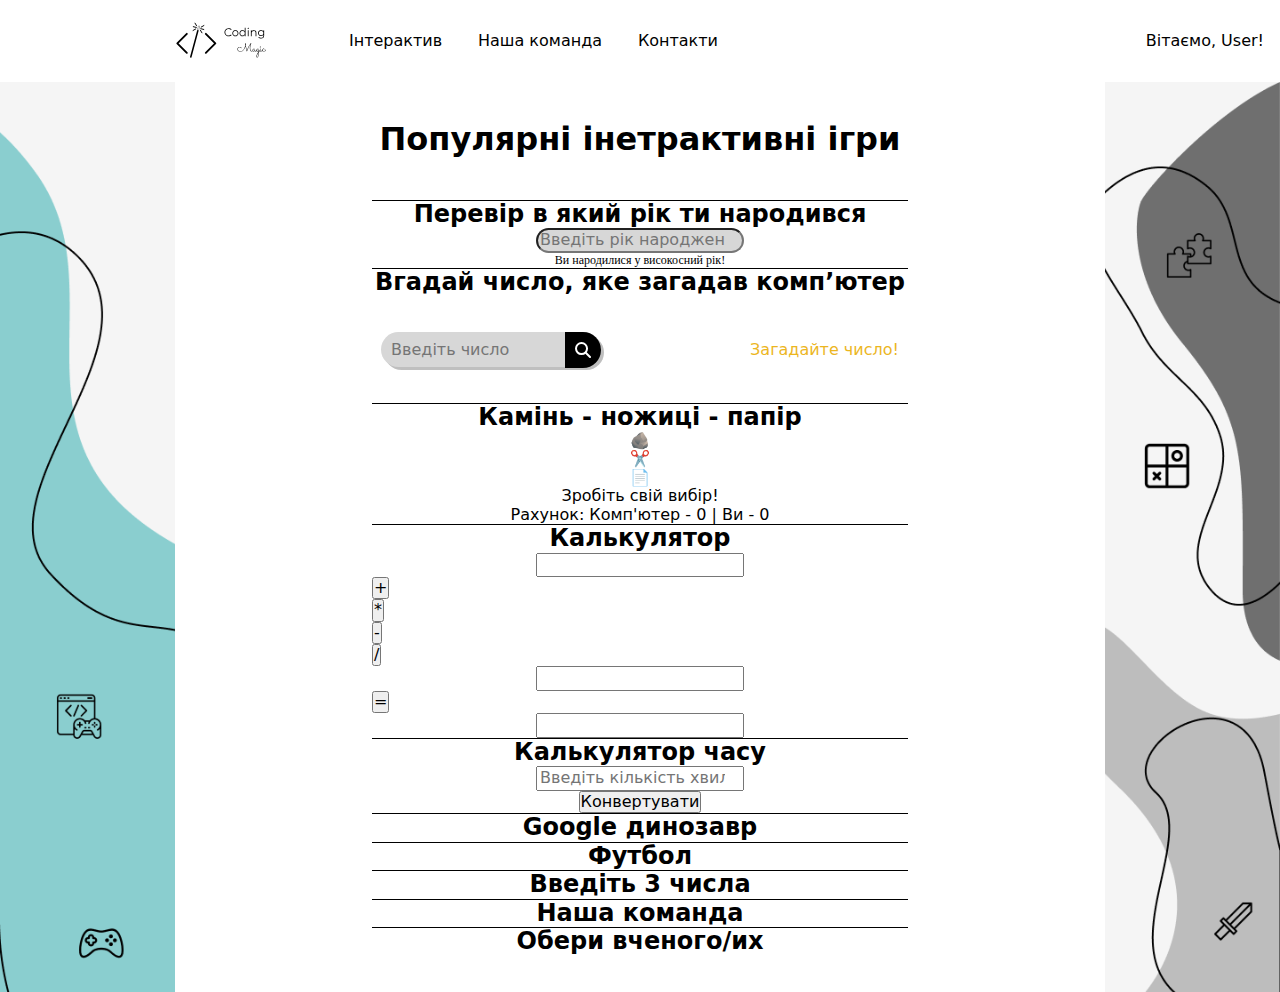
==== index.html @ aef1d830 "btn changes" ====
<!DOCTYPE html>
<html lang="en">
  <head>
    <meta charset="UTF-8" />
    <meta name="viewport" content="width=device-width, initial-scale=1.0" />
    <title>js</title>
    <link rel="stylesheet" href="./css/main.min.css" />
    <link
      rel="stylesheet"
      href="https://cdnjs.cloudflare.com/ajax/libs/modern-normalize/3.0.1/modern-normalize.min.css"
    />
  </head>
  <body>
    <header class="header" id="header">
      <div class="header-div">
        <a href="#" class="header-logo">
          <img
            src="./images/icons/headLogo.svg"
            alt="headLogo"
            class="header-logo-icon"
          />
        </a>

        <ul class="header-left">
          <li class="header-left_li">Інтерактив</li>
          <li class="header-left_li">Наша команда</li>
          <li class="header-left_li">Контакти</li>
        </ul>
        <ul class="header-right">
          <li class="header-right_li"></li>
          <li class="header-right_li"><p>Вітаємо, User!</p></li>
        </ul>
      </div>
    </header>
    <main class="main" id="main">
      <div class="main-div">
        <h1 class="main-div_h1">Популярні інетрактивні ігри</h1>
        <div class="main-div_line"></div>
        <!-- 1 -->
        <div class="main-firstGame">
          <h2 class="main-div_gamenames">Перевір в який рік ти народився</h2>
          <input
            type="number"
            placeholder="Введіть рік народження"
            class="main-firstGame_input"
          />
          <p class="main-firstGame_text">Ви народилися у високосний рік!</p>
        </div>
        <!-- 1 -->

        <!-- 2 -->
        <div class="main-div_line"></div>
        <h2 class="main-div_gamenames">Вгадай число, яке загадав комп’ютер</h2>
        <div class="main-secondGame">
          <form class="main-secondGame-form">
            <input
              id="input"
              class="main-secondGame-form_input"
              placeholder="Введіть число"
            />
            <button id="button" type="button" class="main-secondGame-form_btn">
              <img src="./images/icons/sircleBtn.svg" alt="sircleBtn" />
            </button>
          </form>

          <p id="userWin" class="main-secondGame_userWin">Загадайте число!</p>
          <p id="p" class="main-secondGame_textPc"></p>
        </div>
        <!-- 2 -->

        <!-- 3 -->
        <div>
          <div class="main-div_line"></div>
          <h2 class="main-div_gamenames">Камінь - ножиці - папір</h2>

          <div class="choices">
            <div class="choice" data-choice="камінь">🪨</div>
            <div class="choice" data-choice="ножиці">✂️</div>
            <div class="choice" data-choice="папір">📄</div>
          </div>
          <p id="message">Зробіть свій вибір!</p>
          <p class="result" id="result"></p>
        </div>

        <div>
          <p id="score">Рахунок: Комп'ютер - 0 | Ви - 0</p>
        </div>
        <!-- 3 -->

        <!-- 4 -->
        <div class="calculator">
          <div class="main-div_line"></div>
          <h2 class="main-div_gamenames">Калькулятор</h2>

          <input type="number" id="calcNum1Type" class="calcNumInput" />
          <div class="calbBtnPosition">
            <button type="button" class="button-calc" id="btnPlus">+</button>
            <button type="button" class="button-calc" id="btnMultiply">
              *
            </button>
            <button type="button" class="button-calc" id="btnMinus">-</button>
            <button type="button" class="button-calc" id="btnDivide">/</button>
          </div>
          <input type="number" id="calcNum2Type" class="calcNumInput" />
          <button type="button" id="calcResult" class="button-calc">=</button>
          <input
            type="number"
            id="calcNumResult"
            class="calcNumInput"
            readonly
          />
        </div>
        <!-- 4 -->

        <!-- 5 -->
        <div class="main-div_line"></div>
        <h2 class="main-div_gamenames">Калькулятор часу</h2>

        <input
          type="number"
          id="minutesInput"
          placeholder="Введіть кількість хвилин"
        />
        <button id="convertBtn">Конвертувати</button>
        <p id="hourResult"></p>
        <!-- 5 -->

        <!-- 6 -->
        <div class="main-div_line"></div>
        <h2 class="main-div_gamenames">Google динозавр</h2>
        <!-- 6 -->

        <!-- 7 -->
        <div class="main-div_line"></div>
        <h2 class="main-div_gamenames">Футбол</h2>
        <!-- 7 -->

        <!-- 8 -->
        <div class="main-div_line"></div>
        <h2 class="main-div_gamenames">Введіть 3 числа</h2>
        <!-- 8 -->

        <!-- 9 -->
        <div class="main-div_line"></div>
        <h2 class="main-div_gamenames">Наша команда</h2>
        <!-- 9 -->

        <!-- 10 -->
        <div class="main-div_line"></div>
        <h2 class="main-div_gamenames">Обери вченого/их</h2>
        <!-- 10 -->
      </div>
    </main>
    <footer class="footer" id="footer"></footer>

    <script src="./js/index.js"></script>
  </body>
</html>
---- css/main.min.css ----
body{font-family:"Roboto",sans-serif}ul,h1,h2,h3,h4,p,button{padding:0;margin:0}ul{list-style:none}a{text-decoration:none}img,button{display:block}.main{padding:0 175px;max-width:100%;background-color:#f5f5f5;background-image:url(../../images/bgPage.png);background-repeat:no-repeat;background-size:cover}.main-div{display:flex;max-width:100%;flex-wrap:wrap;text-align:center;flex-direction:column;align-items:center;padding:39px 92px 36px 92px;background-color:#fff}.main-div_h1{margin-bottom:42px}.main-div_line{background-color:#000;width:536px;height:1px;display:flex;align-items:center}.main-firstGame_input{border-radius:20px;background:#d7d7d7}.main-firstGame_text{font-family:Montserrat Alternates;font-size:12px;font-weight:400;line-height:15px}.main-secondGame{justify-content:space-between;display:flex;align-items:center;margin:36px 0 36px}.main-secondGame-form{display:inline-block;position:relative}.main-secondGame-form_input{box-shadow:3px 3px 0px 0px rgba(0,0,0,.25);outline:none;border:none;padding:10px;display:block;width:100%;height:35px;border-radius:20px;background:#d7d7d7}.main-secondGame-form_btn{position:absolute;top:0;right:0;outline:none;border:none;display:inline-block;background:#000;color:#fff;padding:10px;border-radius:0px 20px 20px 0px;cursor:pointer}.main-secondGame_userWin{color:#ecb61f;margin-left:149px}.header{display:flex;margin:0 auto;justify-content:space-between;padding:22px 0;background-color:#fff;width:100%}.header-logo{margin-left:175px}.header-logo-icon{width:93px;height:38px;display:flex;flex-direction:row;fill:#000;z-index:1}.header-div{display:flex}.header-left{display:flex;width:369px;justify-content:space-between;align-items:center;margin-left:81px}.header-right{width:185px;display:flex;justify-content:space-between;align-items:center;margin-left:361px}/*# sourceMappingURL=main.min.css.map */
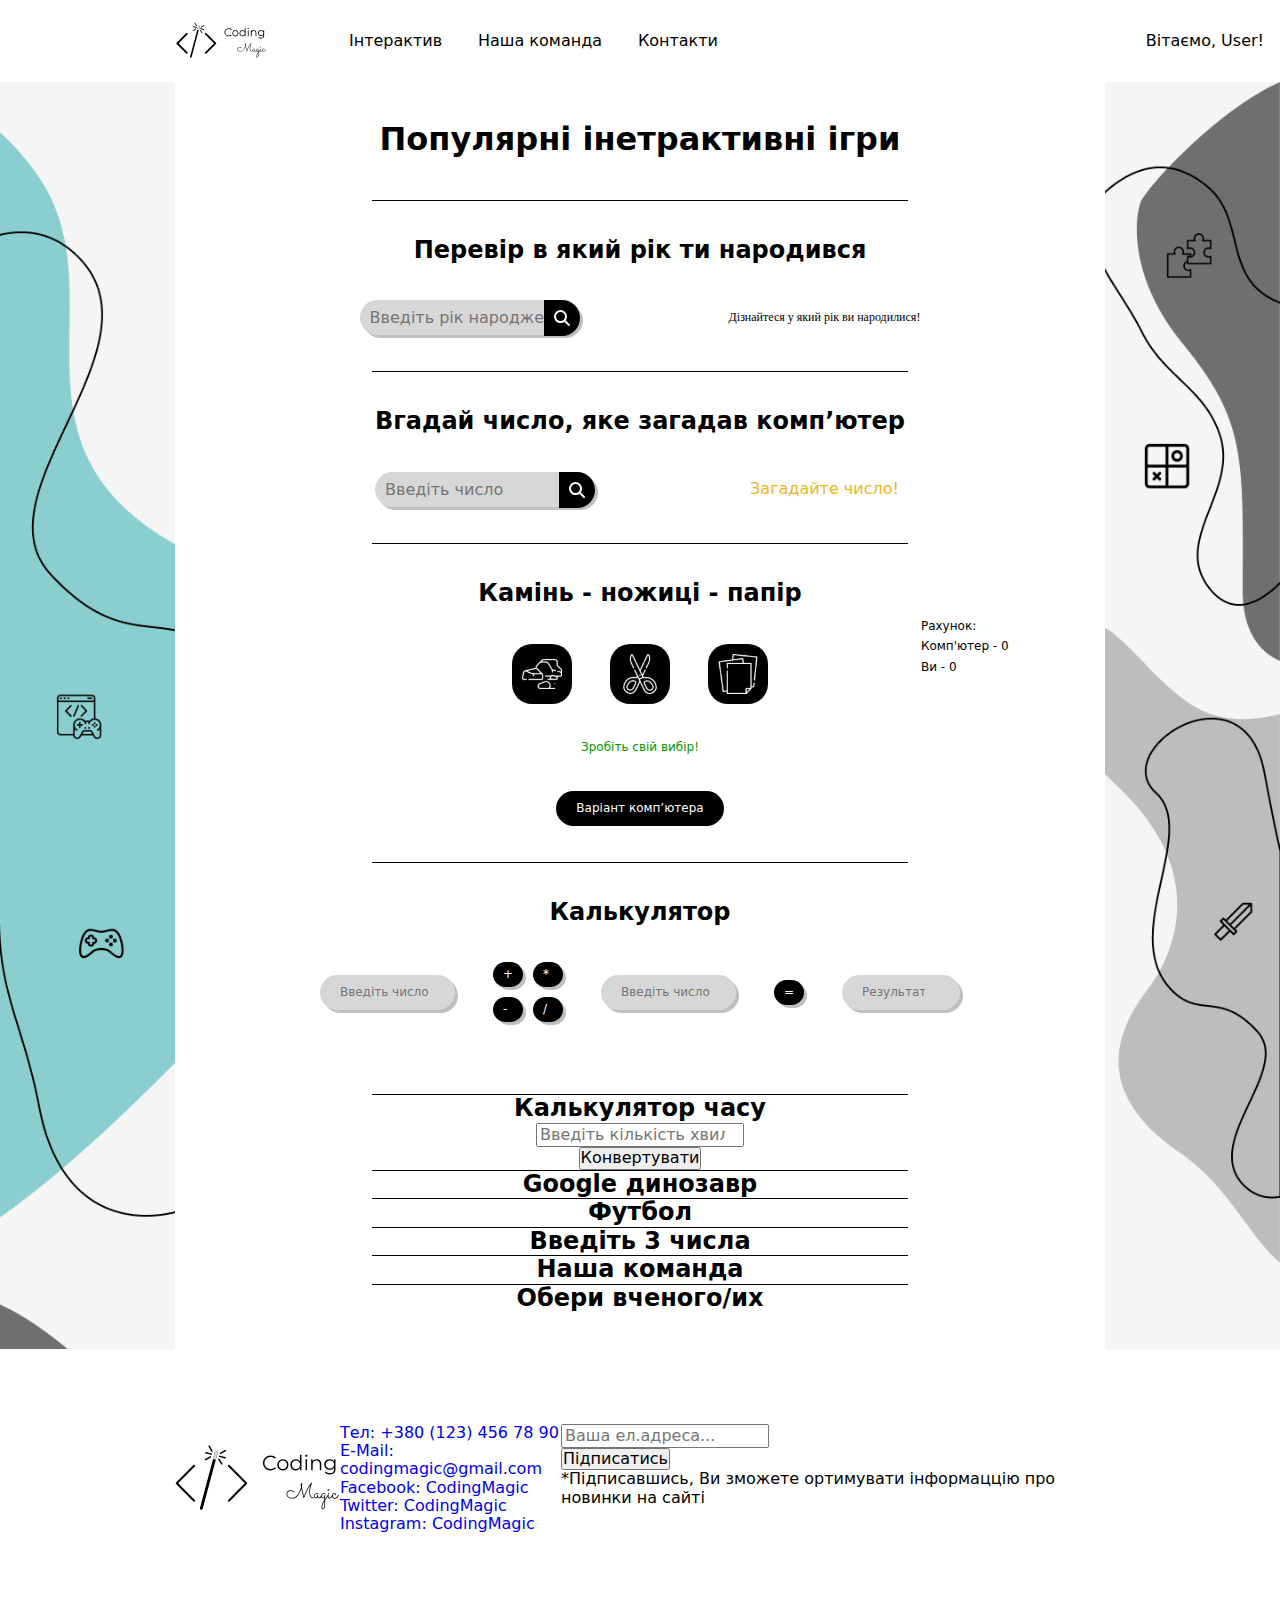
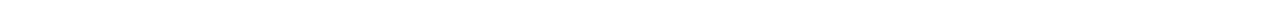
==== commit 3fc9f569: "added styles" ====
--- a/index.html
+++ b/index.html
@@ -39,76 +39,149 @@
         <!-- 1 -->
         <div class="main-firstGame">
           <h2 class="main-div_gamenames">Перевір в який рік ти народився</h2>
-          <input
-            type="number"
-            placeholder="Введіть рік народження"
-            class="main-firstGame_input"
-          />
-          <p class="main-firstGame_text">Ви народилися у високосний рік!</p>
+          <div class="main-firstGame_div">
+            <form action="#" class="main-firstGame-form">
+              <input
+                type="number"
+                placeholder="Введіть рік народження"
+                class="main-firstGame-form_input"
+              />
+              <button type="button" class="main-firstGame-form_btn">
+                <img src="./images/icons/sircleBtn.svg" alt="sircleBtn" />
+              </button>
+            </form>
+            <p class="main-firstGame_text">
+              Дізнайтеся у який рік ви народилися!
+            </p>
+          </div>
         </div>
         <!-- 1 -->
 
         <!-- 2 -->
         <div class="main-div_line"></div>
-        <h2 class="main-div_gamenames">Вгадай число, яке загадав комп’ютер</h2>
         <div class="main-secondGame">
-          <form class="main-secondGame-form">
+          <h2 class="main-div_gamenames">
+            Вгадай число, яке загадав комп’ютер
+          </h2>
+          <div class="main-secondGame_div">
+            <form class="main-secondGame-form">
+              <input
+                id="input"
+                class="main-secondGame-form_input"
+                placeholder="Введіть число"
+              />
+              <button
+                id="button"
+                type="button"
+                class="main-secondGame-form_btn"
+              >
+                <img src="./images/icons/sircleBtn.svg" alt="sircleBtn" />
+              </button>
+            </form>
+
+            <p id="userWin" class="main-secondGame_userWin">Загадайте число!</p>
+            <p id="p" class="main-secondGame_textPc"></p>
+          </div>
+        </div>
+        <!-- 2 -->
+
+        <!-- 3 -->
+        <div class="main-div_line"></div>
+
+        <div class="main-thirdGame">
+          <h2 class="main-div_gamenames">Камінь - ножиці - папір</h2>
+          <div class="main-thirdGame-centreDiv">
+            <div class="main-thirdGame_positionDiv">
+              <div class="main-thirdGame-choices">
+                <button class="main-thirdGame-choices_btn" data-choice="камінь">
+                  <img src="./images/icons/stone.svg" alt="rock" />
+                </button>
+                <button class="main-thirdGame-choices_btn" data-choice="ножиці">
+                  <img src="./images/icons/scissors.svg" alt="scissors" />
+                </button>
+                <button class="main-thirdGame-choices_btn" data-choice="папір">
+                  <img src="./images/icons/paper.svg" alt="paper" />
+                </button>
+              </div>
+            </div>
+            <p id="result" class="main-thirdGame_result">Зробіть свій вибір!</p>
+            <div class="main-thirdGame-divPcResult">
+              <p id="message" class="main-thirdGame-divPcResult_p">
+                Варіант комп’ютера
+              </p>
+            </div>
+          </div>
+          <div class="main-thirdGame-divScore">
+            <p id="score" class="main-thirdGame-divScore_p">
+              Рахунок: <br />
+              Комп'ютер - 0 <br />
+              Ви - 0
+            </p>
+          </div>
+        </div>
+
+        <!-- 3 -->
+
+        <!-- 4 -->
+        <div class="main-div_line"></div>
+        <div class="main-fourthGame">
+          <h2 class="main-div_gamenames">Калькулятор</h2>
+          <div class="main-fourthGame-divPosition">
             <input
-              id="input"
-              class="main-secondGame-form_input"
+              id="calcNum1Type"
+              class="main-fourthGame_input"
               placeholder="Введіть число"
             />
-            <button id="button" type="button" class="main-secondGame-form_btn">
-              <img src="./images/icons/sircleBtn.svg" alt="sircleBtn" />
+            <div class="main-fourthGame-divOptions">
+              <button
+                type="button"
+                class="main-fourthGame-divOptions_btn"
+                id="btnPlus"
+              >
+                +
+              </button>
+              <button
+                type="button"
+                class="main-fourthGame-divOptions_btn"
+                id="btnMultiply"
+              >
+                *
+              </button>
+              <button
+                type="button"
+                class="main-fourthGame-divOptions_btn"
+                id="btnMinus"
+              >
+                -
+              </button>
+              <button
+                type="button"
+                class="main-fourthGame-divOptions_btn"
+                id="btnDivide"
+              >
+                /
+              </button>
+            </div>
+            <input
+              id="calcNum2Type"
+              class="main-fourthGame_input"
+              placeholder="Введіть число"
+            />
+            <button
+              type="button"
+              id="calcResult"
+              class="main-fourthGame-divOptions_btn"
+            >
+              =
             </button>
-          </form>
-
-          <p id="userWin" class="main-secondGame_userWin">Загадайте число!</p>
-          <p id="p" class="main-secondGame_textPc"></p>
-        </div>
-        <!-- 2 -->
-
-        <!-- 3 -->
-        <div>
-          <div class="main-div_line"></div>
-          <h2 class="main-div_gamenames">Камінь - ножиці - папір</h2>
-
-          <div class="choices">
-            <div class="choice" data-choice="камінь">🪨</div>
-            <div class="choice" data-choice="ножиці">✂️</div>
-            <div class="choice" data-choice="папір">📄</div>
-          </div>
-          <p id="message">Зробіть свій вибір!</p>
-          <p class="result" id="result"></p>
-        </div>
-
-        <div>
-          <p id="score">Рахунок: Комп'ютер - 0 | Ви - 0</p>
-        </div>
-        <!-- 3 -->
-
-        <!-- 4 -->
-        <div class="calculator">
-          <div class="main-div_line"></div>
-          <h2 class="main-div_gamenames">Калькулятор</h2>
-
-          <input type="number" id="calcNum1Type" class="calcNumInput" />
-          <div class="calbBtnPosition">
-            <button type="button" class="button-calc" id="btnPlus">+</button>
-            <button type="button" class="button-calc" id="btnMultiply">
-              *
-            </button>
-            <button type="button" class="button-calc" id="btnMinus">-</button>
-            <button type="button" class="button-calc" id="btnDivide">/</button>
-          </div>
-          <input type="number" id="calcNum2Type" class="calcNumInput" />
-          <button type="button" id="calcResult" class="button-calc">=</button>
-          <input
-            type="number"
-            id="calcNumResult"
-            class="calcNumInput"
-            readonly
-          />
+            <input
+              type="number"
+              id="calcNumResult"
+              class="main-fourthGame_inputResult"
+              placeholder="Результат"
+              readonly
+            />
+          </div>
         </div>
         <!-- 4 -->
 
@@ -151,7 +224,43 @@
         <!-- 10 -->
       </div>
     </main>
-    <footer class="footer" id="footer"></footer>
+    <footer class="footer" id="footer">
+      <div class="footer-div">
+        <img
+          src="./images/icons/footerLogo.svg"
+          alt="main-fourthGame-divOptions"
+        />
+        <ul>
+          <li>
+            <a class="" href="tel:+3801234567890"> Тел: +380 (123) 456 78 90</a>
+          </li>
+          <li>
+            <a class="" href="mailto:simplychoc@gmail.com"
+              >E-Mail: codingmagic@gmail.com</a
+            >
+          </li>
+          <li>
+            <a class="" href="#"> Facebook: CodingMagic </a>
+          </li>
+          <li>
+            <a class="" href="#"> Twitter: CodingMagic </a>
+          </li>
+          <li>
+            <a class="" href="#"> Instagram: CodingMagic </a>
+          </li>
+        </ul>
+        <div>
+          <form>
+            <input type="text" placeholder="Ваша ел.адреса..." />
+            <button type="button">Підписатись</button>
+          </form>
+          <p>
+            *Підписавшись, Ви зможете ортимувати інформаццію про новинки на
+            сайті
+          </p>
+        </div>
+      </div>
+    </footer>
 
     <script src="./js/index.js"></script>
   </body>
--- a/css/main.min.css
+++ b/css/main.min.css
@@ -1 +1 @@
-body{font-family:"Roboto",sans-serif}ul,h1,h2,h3,h4,p,button{padding:0;margin:0}ul{list-style:none}a{text-decoration:none}img,button{display:block}.main{padding:0 175px;max-width:100%;background-color:#f5f5f5;background-image:url(../../images/bgPage.png);background-repeat:no-repeat;background-size:cover}.main-div{display:flex;max-width:100%;flex-wrap:wrap;text-align:center;flex-direction:column;align-items:center;padding:39px 92px 36px 92px;background-color:#fff}.main-div_h1{margin-bottom:42px}.main-div_line{background-color:#000;width:536px;height:1px;display:flex;align-items:center}.main-firstGame_input{border-radius:20px;background:#d7d7d7}.main-firstGame_text{font-family:Montserrat Alternates;font-size:12px;font-weight:400;line-height:15px}.main-secondGame{justify-content:space-between;display:flex;align-items:center;margin:36px 0 36px}.main-secondGame-form{display:inline-block;position:relative}.main-secondGame-form_input{box-shadow:3px 3px 0px 0px rgba(0,0,0,.25);outline:none;border:none;padding:10px;display:block;width:100%;height:35px;border-radius:20px;background:#d7d7d7}.main-secondGame-form_btn{position:absolute;top:0;right:0;outline:none;border:none;display:inline-block;background:#000;color:#fff;padding:10px;border-radius:0px 20px 20px 0px;cursor:pointer}.main-secondGame_userWin{color:#ecb61f;margin-left:149px}.header{display:flex;margin:0 auto;justify-content:space-between;padding:22px 0;background-color:#fff;width:100%}.header-logo{margin-left:175px}.header-logo-icon{width:93px;height:38px;display:flex;flex-direction:row;fill:#000;z-index:1}.header-div{display:flex}.header-left{display:flex;width:369px;justify-content:space-between;align-items:center;margin-left:81px}.header-right{width:185px;display:flex;justify-content:space-between;align-items:center;margin-left:361px}/*# sourceMappingURL=main.min.css.map */+body{font-family:"Roboto",sans-serif}ul,h1,h2,h3,h4,p,button{padding:0;margin:0}ul{list-style:none}a{text-decoration:none}img,button{display:block}.main{padding:0 175px;max-width:100%;background-color:#f5f5f5;background-image:url(../../images/bgPage.png);background-repeat:no-repeat;background-size:cover}.main-div{display:flex;max-width:100%;flex-wrap:wrap;text-align:center;flex-direction:column;align-items:center;padding:39px 92px 36px 92px;background-color:#fff}.main-div_h1{margin-bottom:42px}.main-div_line{background-color:#000;width:536px;height:1px;display:flex;align-items:center}.main-firstGame{margin:36px 0 36px}.main-firstGame_div{margin-top:36px;justify-content:space-between;display:flex;align-items:center}.main-firstGame-form{display:inline-block;position:relative}.main-firstGame-form_input{box-shadow:3px 3px 0px 0px rgba(0,0,0,.25);outline:none;border:none;padding:10px;display:block;width:100%;height:35px;border-radius:20px;background:#d7d7d7}.main-firstGame-form_btn{position:absolute;top:0;right:0;outline:none;border:none;display:inline-block;background:#000;color:#fff;padding:10px;border-radius:0px 20px 20px 0px;cursor:pointer}.main-firstGame_text{margin-left:149px;font-family:Montserrat Alternates;font-size:12px;font-weight:400;line-height:15px}.main-secondGame{margin:36px 0 36px}.main-secondGame_div{margin-top:36px;justify-content:space-between;display:flex;align-items:center}.main-secondGame-form{display:inline-block;position:relative}.main-secondGame-form_input{box-shadow:3px 3px 0px 0px rgba(0,0,0,.25);outline:none;border:none;padding:10px;display:block;width:100%;height:35px;border-radius:20px;background:#d7d7d7}.main-secondGame-form_btn{position:absolute;top:0;right:0;outline:none;border:none;display:inline-block;background:#000;color:#fff;padding:10px;border-radius:0px 20px 20px 0px;cursor:pointer}.main-secondGame_userWin{color:#ecb61f;margin-left:149px}.main-thirdGame{position:relative;margin:36px 0 36px}.main-thirdGame-centreDiv{display:flex;flex-direction:column;justify-content:center;align-items:center}.main-thirdGame-choices{margin:36px 0;display:flex;justify-content:center;gap:38px}.main-thirdGame-choices_btn{cursor:pointer;border:none;width:60px;height:60px;display:flex;align-items:center;gap:10;padding:10px;border-radius:20px;background:#000}.main-thirdGame_result{margin-bottom:36px;color:#039900;font-size:12px;font-weight:400;line-height:15px}.main-thirdGame-divPcResult{display:flex;padding:10px 20px;border-radius:20px;background:#000}.main-thirdGame-divPcResult_p{color:#fff;font-size:12px;font-weight:400;line-height:15px}.main-thirdGame-divScore{display:flex;text-align:start;position:absolute;top:36px;right:-207px}.main-thirdGame-divScore_p{color:#000;font-size:12px;font-weight:400;line-height:170%}.main-fourthGame{margin:36px 0}.main-fourthGame-divPosition{margin:36px 0;display:flex;flex-direction:row;align-items:center;justify-content:space-between;gap:38px}.main-fourthGame_input{color:#7e7e7e;font-size:12px;font-weight:400;line-height:15px;width:135px;outline:none;border:none;border-radius:20px;padding:10px 20px 10px 20px;box-shadow:3px 3px 0px 0px rgba(0,0,0,.25);background:#d7d7d7}.main-fourthGame-divOptions{display:grid;grid-template-columns:repeat(2, 1fr);gap:10px;justify-content:center;align-items:center}.main-fourthGame-divOptions_btn{cursor:pointer;border:none;border-radius:20px;box-shadow:3px 3px 0px 0px rgba(0,0,0,.25);background:#000;display:flex;padding:5px 10px 5px 10px;color:#fff;font-size:12px;font-weight:400;line-height:15px}.main-fourthGame_inputResult{color:#7e7e7e;font-size:12px;font-weight:400;line-height:15px;width:118px;outline:none;border:none;border-radius:20px;padding:10px 20px 10px 20px;box-shadow:3px 3px 0px 0px rgba(0,0,0,.25);background:#d7d7d7}.footer{padding:75px 174px 75px 175px}.footer-div{display:flex;justify-content:space-between}.header{display:flex;margin:0 auto;justify-content:space-between;padding:22px 0;background-color:#fff;width:100%}.header-logo{margin-left:175px}.header-logo-icon{width:93px;height:38px;display:flex;flex-direction:row;fill:#000;z-index:1}.header-div{display:flex}.header-left{display:flex;width:369px;justify-content:space-between;align-items:center;margin-left:81px}.header-right{width:185px;display:flex;justify-content:space-between;align-items:center;margin-left:361px}/*# sourceMappingURL=main.min.css.map */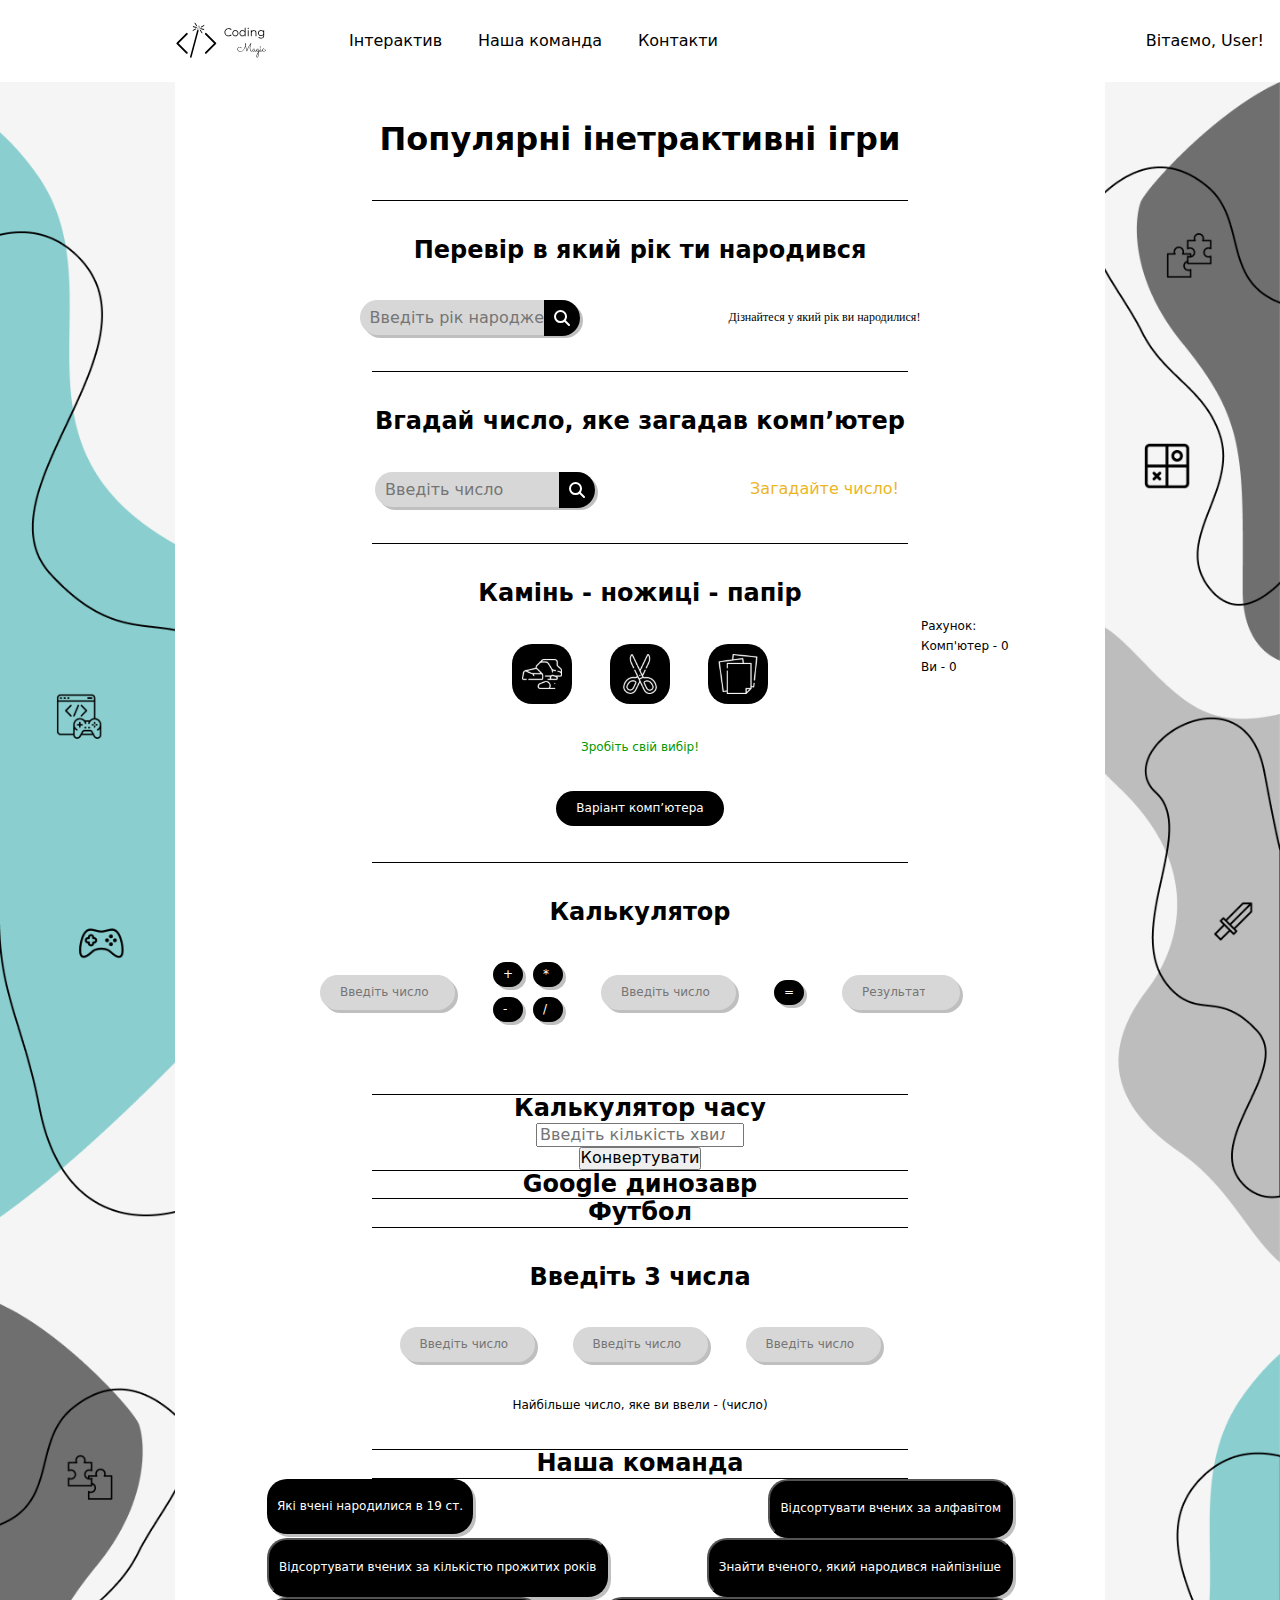
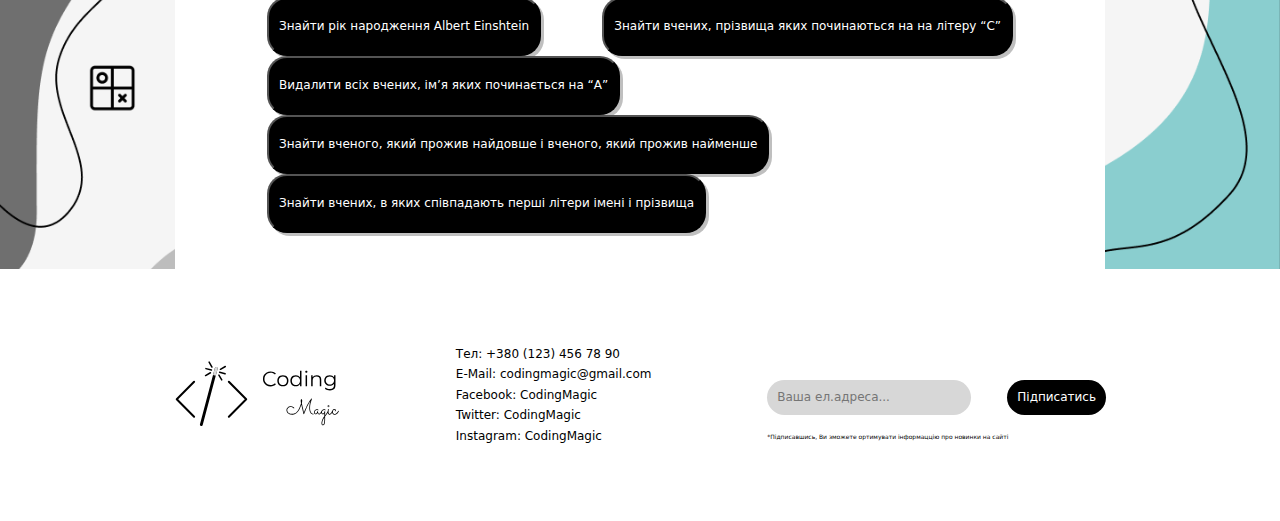
==== commit f2c1fce8: "added game10" ====
--- a/index.html
+++ b/index.html
@@ -12,7 +12,7 @@
   </head>
   <body>
     <header class="header" id="header">
-      <div class="header-div">
+      <section class="header-div">
         <a href="#" class="header-logo">
           <img
             src="./images/icons/headLogo.svg"
@@ -30,7 +30,7 @@
           <li class="header-right_li"></li>
           <li class="header-right_li"><p>Вітаємо, User!</p></li>
         </ul>
-      </div>
+      </section>
     </header>
     <main class="main" id="main">
       <div class="main-div">
@@ -210,7 +210,34 @@
 
         <!-- 8 -->
         <div class="main-div_line"></div>
-        <h2 class="main-div_gamenames">Введіть 3 числа</h2>
+        <div class="main-eighthGame">
+          <h2 class="main-div_gamenames">Введіть 3 числа</h2>
+          <div class="main-eighthGame-inpDiv">
+            <input
+              id="eighthGameInputNum1"
+              placeholder="Введіть число"
+              class="main-eighthGame-inpDiv_inp"
+            />
+            <input
+              id="eighthGameInputNum2"
+              placeholder="Введіть число"
+              class="main-eighthGame-inpDiv_inp"
+            />
+            <input
+              id="eighthGameInputNum3"
+              placeholder="Введіть число"
+              class="main-eighthGame-inpDiv_inp"
+            />
+          </div>
+          <p
+            class="main-eighthGame_text"
+            id="eighthGameText"
+            onclick="findMax()"
+          >
+            Найбільше число, яке ви ввели - (число)
+          </p>
+        </div>
+
         <!-- 8 -->
 
         <!-- 9 -->
@@ -220,7 +247,62 @@
 
         <!-- 10 -->
         <div class="main-div_line"></div>
-        <h2 class="main-div_gamenames">Обери вченого/их</h2>
+        <section class="scientist-section">
+          <h2 class="visually-hidden"></h2>
+          <div class="container">
+            <div class="parent-div-scientist"></div>
+            <ul class="scientist-ul">
+              <li class="scientist-li">
+                <div id="scientist-button-1" class="scientist-li-button">
+                  Які вчені народилися в 19 ст.
+                </div>
+              </li>
+              <li class="scientist-li">
+                <button id="scientist-button-2" class="scientist-li-button">
+                  Відсортувати вчених за алфавітом
+                </button>
+              </li>
+              <li class="scientist-li">
+                <button id="scientist-button-3" class="scientist-li-button">
+                  Відсортувати вчених за кількістю прожитих років
+                </button>
+              </li>
+              <li class="scientist-li">
+                <button id="scientist-button-4" class="scientist-li-button">
+                  Знайти вченого, який народився найпізніше
+                </button>
+              </li>
+              <li class="scientist-li">
+                <button id="scientist-button-5" class="scientist-li-button">
+                  Знайти рік народження Albert Einshtein
+                </button>
+              </li>
+              <li class="scientist-li">
+                <button id="scientist-button-6" class="scientist-li-button">
+                  Знайти вчених, прізвища яких починаються на на літеру “С”
+                </button>
+              </li>
+              <li class="scientist-li">
+                <button id="scientist-button-7" class="scientist-li-button">
+                  Видалити всіх вчених, ім’я яких починається на “А”
+                </button>
+              </li>
+              <li class="scientist-li">
+                <button id="scientist-button-8" class="scientist-li-button">
+                  Знайти вченого, який прожив найдовше і вченого, який прожив
+                  найменше
+                </button>
+              </li>
+              <li class="scientist-li">
+                <button id="scientist-button-9" class="scientist-li-button">
+                  Знайти вчених, в яких співпадають перші літери імені і
+                  прізвища
+                </button>
+              </li>
+            </ul>
+          </div>
+        </section>
+
         <!-- 10 -->
       </div>
     </main>
@@ -230,31 +312,39 @@
           src="./images/icons/footerLogo.svg"
           alt="main-fourthGame-divOptions"
         />
-        <ul>
-          <li>
-            <a class="" href="tel:+3801234567890"> Тел: +380 (123) 456 78 90</a>
-          </li>
-          <li>
-            <a class="" href="mailto:simplychoc@gmail.com"
+        <ul class="footer-ul">
+          <li class="footer-ul-list">
+            <a class="footer-ul-list_link" href="tel:+3801234567890">
+              Тел: +380 (123) 456 78 90</a
+            >
+          </li>
+          <li class="footer-ul-list">
+            <a class="footer-ul-list_link" href="mailto:simplychoc@gmail.com"
               >E-Mail: codingmagic@gmail.com</a
             >
           </li>
-          <li>
-            <a class="" href="#"> Facebook: CodingMagic </a>
-          </li>
-          <li>
-            <a class="" href="#"> Twitter: CodingMagic </a>
-          </li>
-          <li>
-            <a class="" href="#"> Instagram: CodingMagic </a>
+          <li class="footer-ul-list">
+            <a class="footer-ul-list_link" href="#"> Facebook: CodingMagic </a>
+          </li>
+          <li class="footer-ul-list">
+            <a class="footer-ul-list_link" href="#"> Twitter: CodingMagic </a>
+          </li>
+          <li class="footer-ul-list">
+            <a class="footer-ul-list_link" href="#"> Instagram: CodingMagic </a>
           </li>
         </ul>
-        <div>
-          <form>
-            <input type="text" placeholder="Ваша ел.адреса..." />
-            <button type="button">Підписатись</button>
+        <div class="footer-lDiv">
+          <form class="footer-lDiv-form">
+            <input
+              type="text"
+              placeholder="Ваша ел.адреса..."
+              class="footer-lDiv-form_input"
+            />
+            <button type="button" class="footer-lDiv-form_btn">
+              Підписатись
+            </button>
           </form>
-          <p>
+          <p class="footer-lDiv_pUnderForm">
             *Підписавшись, Ви зможете ортимувати інформаццію про новинки на
             сайті
           </p>
--- a/css/main.min.css
+++ b/css/main.min.css
@@ -1 +1 @@
-body{font-family:"Roboto",sans-serif}ul,h1,h2,h3,h4,p,button{padding:0;margin:0}ul{list-style:none}a{text-decoration:none}img,button{display:block}.main{padding:0 175px;max-width:100%;background-color:#f5f5f5;background-image:url(../../images/bgPage.png);background-repeat:no-repeat;background-size:cover}.main-div{display:flex;max-width:100%;flex-wrap:wrap;text-align:center;flex-direction:column;align-items:center;padding:39px 92px 36px 92px;background-color:#fff}.main-div_h1{margin-bottom:42px}.main-div_line{background-color:#000;width:536px;height:1px;display:flex;align-items:center}.main-firstGame{margin:36px 0 36px}.main-firstGame_div{margin-top:36px;justify-content:space-between;display:flex;align-items:center}.main-firstGame-form{display:inline-block;position:relative}.main-firstGame-form_input{box-shadow:3px 3px 0px 0px rgba(0,0,0,.25);outline:none;border:none;padding:10px;display:block;width:100%;height:35px;border-radius:20px;background:#d7d7d7}.main-firstGame-form_btn{position:absolute;top:0;right:0;outline:none;border:none;display:inline-block;background:#000;color:#fff;padding:10px;border-radius:0px 20px 20px 0px;cursor:pointer}.main-firstGame_text{margin-left:149px;font-family:Montserrat Alternates;font-size:12px;font-weight:400;line-height:15px}.main-secondGame{margin:36px 0 36px}.main-secondGame_div{margin-top:36px;justify-content:space-between;display:flex;align-items:center}.main-secondGame-form{display:inline-block;position:relative}.main-secondGame-form_input{box-shadow:3px 3px 0px 0px rgba(0,0,0,.25);outline:none;border:none;padding:10px;display:block;width:100%;height:35px;border-radius:20px;background:#d7d7d7}.main-secondGame-form_btn{position:absolute;top:0;right:0;outline:none;border:none;display:inline-block;background:#000;color:#fff;padding:10px;border-radius:0px 20px 20px 0px;cursor:pointer}.main-secondGame_userWin{color:#ecb61f;margin-left:149px}.main-thirdGame{position:relative;margin:36px 0 36px}.main-thirdGame-centreDiv{display:flex;flex-direction:column;justify-content:center;align-items:center}.main-thirdGame-choices{margin:36px 0;display:flex;justify-content:center;gap:38px}.main-thirdGame-choices_btn{cursor:pointer;border:none;width:60px;height:60px;display:flex;align-items:center;gap:10;padding:10px;border-radius:20px;background:#000}.main-thirdGame_result{margin-bottom:36px;color:#039900;font-size:12px;font-weight:400;line-height:15px}.main-thirdGame-divPcResult{display:flex;padding:10px 20px;border-radius:20px;background:#000}.main-thirdGame-divPcResult_p{color:#fff;font-size:12px;font-weight:400;line-height:15px}.main-thirdGame-divScore{display:flex;text-align:start;position:absolute;top:36px;right:-207px}.main-thirdGame-divScore_p{color:#000;font-size:12px;font-weight:400;line-height:170%}.main-fourthGame{margin:36px 0}.main-fourthGame-divPosition{margin:36px 0;display:flex;flex-direction:row;align-items:center;justify-content:space-between;gap:38px}.main-fourthGame_input{color:#7e7e7e;font-size:12px;font-weight:400;line-height:15px;width:135px;outline:none;border:none;border-radius:20px;padding:10px 20px 10px 20px;box-shadow:3px 3px 0px 0px rgba(0,0,0,.25);background:#d7d7d7}.main-fourthGame-divOptions{display:grid;grid-template-columns:repeat(2, 1fr);gap:10px;justify-content:center;align-items:center}.main-fourthGame-divOptions_btn{cursor:pointer;border:none;border-radius:20px;box-shadow:3px 3px 0px 0px rgba(0,0,0,.25);background:#000;display:flex;padding:5px 10px 5px 10px;color:#fff;font-size:12px;font-weight:400;line-height:15px}.main-fourthGame_inputResult{color:#7e7e7e;font-size:12px;font-weight:400;line-height:15px;width:118px;outline:none;border:none;border-radius:20px;padding:10px 20px 10px 20px;box-shadow:3px 3px 0px 0px rgba(0,0,0,.25);background:#d7d7d7}.footer{padding:75px 174px 75px 175px}.footer-div{display:flex;justify-content:space-between}.header{display:flex;margin:0 auto;justify-content:space-between;padding:22px 0;background-color:#fff;width:100%}.header-logo{margin-left:175px}.header-logo-icon{width:93px;height:38px;display:flex;flex-direction:row;fill:#000;z-index:1}.header-div{display:flex}.header-left{display:flex;width:369px;justify-content:space-between;align-items:center;margin-left:81px}.header-right{width:185px;display:flex;justify-content:space-between;align-items:center;margin-left:361px}/*# sourceMappingURL=main.min.css.map */+body{font-family:"Roboto",sans-serif}ul,h1,h2,h3,h4,p,button{padding:0;margin:0}ul{list-style:none}a{text-decoration:none}img,button{display:block}.main{padding:0 175px;max-width:100%;background-color:#f5f5f5;background-image:url(../../images/bgPage.png);background-repeat:no-repeat;background-size:cover}.main-div{display:flex;max-width:100%;flex-wrap:wrap;text-align:center;flex-direction:column;align-items:center;padding:39px 92px 36px 92px;background-color:#fff}.main-div_h1{margin-bottom:42px}.main-div_line{background-color:#000;width:536px;height:1px;display:flex;align-items:center}.main-firstGame{margin:36px 0 36px}.main-firstGame_div{margin-top:36px;justify-content:space-between;display:flex;align-items:center}.main-firstGame-form{display:inline-block;position:relative}.main-firstGame-form_input{box-shadow:3px 3px 0px 0px rgba(0,0,0,.25);outline:none;border:none;padding:10px;display:block;width:100%;height:35px;border-radius:20px;background:#d7d7d7}.main-firstGame-form_btn{position:absolute;top:0;right:0;outline:none;border:none;display:inline-block;background:#000;color:#fff;padding:10px;border-radius:0px 20px 20px 0px;cursor:pointer}.main-firstGame_text{margin-left:149px;font-family:Montserrat Alternates;font-size:12px;font-weight:400;line-height:15px}.main-secondGame{margin:36px 0 36px}.main-secondGame_div{margin-top:36px;justify-content:space-between;display:flex;align-items:center}.main-secondGame-form{display:inline-block;position:relative}.main-secondGame-form_input{box-shadow:3px 3px 0px 0px rgba(0,0,0,.25);outline:none;border:none;padding:10px;display:block;width:100%;height:35px;border-radius:20px;background:#d7d7d7}.main-secondGame-form_btn{position:absolute;top:0;right:0;outline:none;border:none;display:inline-block;background:#000;color:#fff;padding:10px;border-radius:0px 20px 20px 0px;cursor:pointer}.main-secondGame_userWin{color:#ecb61f;margin-left:149px}.main-thirdGame{position:relative;margin:36px 0 36px}.main-thirdGame-centreDiv{display:flex;flex-direction:column;justify-content:center;align-items:center}.main-thirdGame-choices{margin:36px 0;display:flex;justify-content:center;gap:38px}.main-thirdGame-choices_btn{cursor:pointer;border:none;width:60px;height:60px;display:flex;align-items:center;gap:10;padding:10px;border-radius:20px;background:#000}.main-thirdGame_result{margin-bottom:36px;color:#039900;font-size:12px;font-weight:400;line-height:15px}.main-thirdGame-divPcResult{display:flex;padding:10px 20px;border-radius:20px;background:#000}.main-thirdGame-divPcResult_p{color:#fff;font-size:12px;font-weight:400;line-height:15px}.main-thirdGame-divScore{display:flex;text-align:start;position:absolute;top:36px;right:-207px}.main-thirdGame-divScore_p{color:#000;font-size:12px;font-weight:400;line-height:170%}.main-fourthGame{margin:36px 0}.main-fourthGame-divPosition{margin:36px 0;display:flex;flex-direction:row;align-items:center;justify-content:space-between;gap:38px}.main-fourthGame_input{color:#7e7e7e;font-size:12px;font-weight:400;line-height:15px;width:135px;outline:none;border:none;border-radius:20px;padding:10px 20px 10px 20px;box-shadow:3px 3px 0px 0px rgba(0,0,0,.25);background:#d7d7d7}.main-fourthGame-divOptions{display:grid;grid-template-columns:repeat(2, 1fr);gap:10px;justify-content:center;align-items:center}.main-fourthGame-divOptions_btn{cursor:pointer;border:none;border-radius:20px;box-shadow:3px 3px 0px 0px rgba(0,0,0,.25);background:#000;display:flex;padding:5px 10px 5px 10px;color:#fff;font-size:12px;font-weight:400;line-height:15px}.main-fourthGame_inputResult{color:#7e7e7e;font-size:12px;font-weight:400;line-height:15px;width:118px;outline:none;border:none;border-radius:20px;padding:10px 20px 10px 20px;box-shadow:3px 3px 0px 0px rgba(0,0,0,.25);background:#d7d7d7}.main-eighthGame{margin:36px 0}.main-eighthGame-inpDiv{display:flex;justify-content:space-between;align-items:center;gap:38px;margin:36px 0}.main-eighthGame-inpDiv_inp{color:#7e7e7e;font-size:12px;font-weight:400;line-height:15px;width:135px;outline:none;border:none;border-radius:20px;padding:10px 20px 10px 20px;box-shadow:3px 3px 0px 0px rgba(0,0,0,.25);background:#d7d7d7}.main-eighthGame_text{cursor:pointer;color:#000;font-size:12px;font-weight:400;line-height:15px}.main .scientist-ul{display:flex;flex-wrap:wrap;justify-content:space-between}.main .scientist-li-button{border-radius:20px;box-shadow:3px 3px 0px 0px rgba(0,0,0,.25);background:#000;padding:20px 10px;color:#fff;font-size:12px;font-weight:400;line-height:15px;letter-spacing:0%}.footer{padding:75px 174px 75px 175px}.footer-div{display:flex;justify-content:space-between}.footer-ul-list_link{color:#000;font-size:12px;font-weight:400;line-height:170%}.footer-lDiv{margin-top:36px}.footer-lDiv-form{display:flex;align-items:center;margin-bottom:18px}.footer-lDiv-form_input{outline:none;border:none;color:#7e7e7e;font-size:12px;font-weight:400;line-height:15px;width:204px;display:flex;justify-content:flex-start;align-items:flex-start;padding:10px 80px 10px 10px;border-radius:20px;background:#d7d7d7}.footer-lDiv-form_btn{border:none;color:#fff;font-size:12px;font-weight:400;line-height:15px;display:flex;margin:0 auto;padding:10px;margin-left:36px;border-radius:20px;background:#000}.footer-lDiv_pUnderForm{color:#000;font-size:6px;font-weight:400;line-height:7px}.header{display:flex;margin:0 auto;justify-content:space-between;padding:22px 0;background-color:#fff;width:100%}.header-logo{margin-left:175px}.header-logo-icon{width:93px;height:38px;display:flex;flex-direction:row;fill:#000;z-index:1}.header-div{display:flex}.header-left{display:flex;width:369px;justify-content:space-between;align-items:center;margin-left:81px}.header-right{width:185px;display:flex;justify-content:space-between;align-items:center;margin-left:361px}/*# sourceMappingURL=main.min.css.map */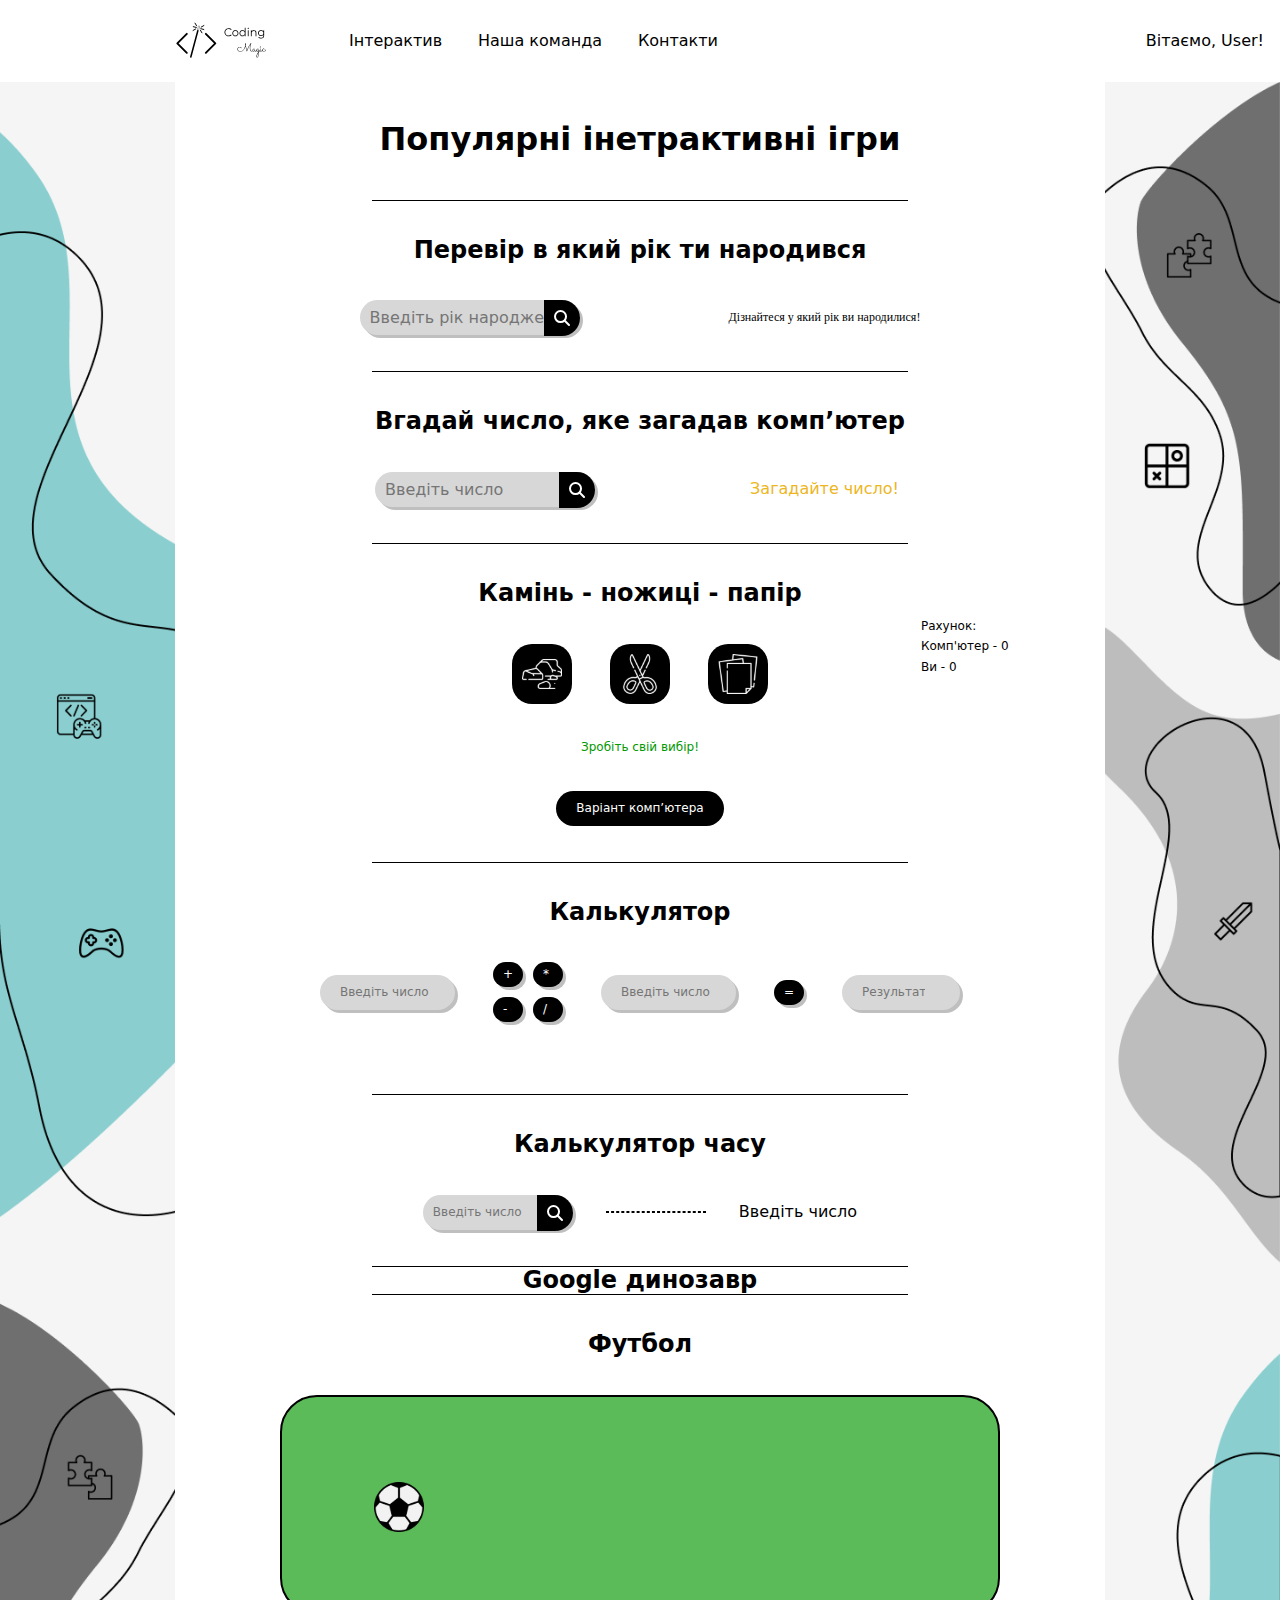
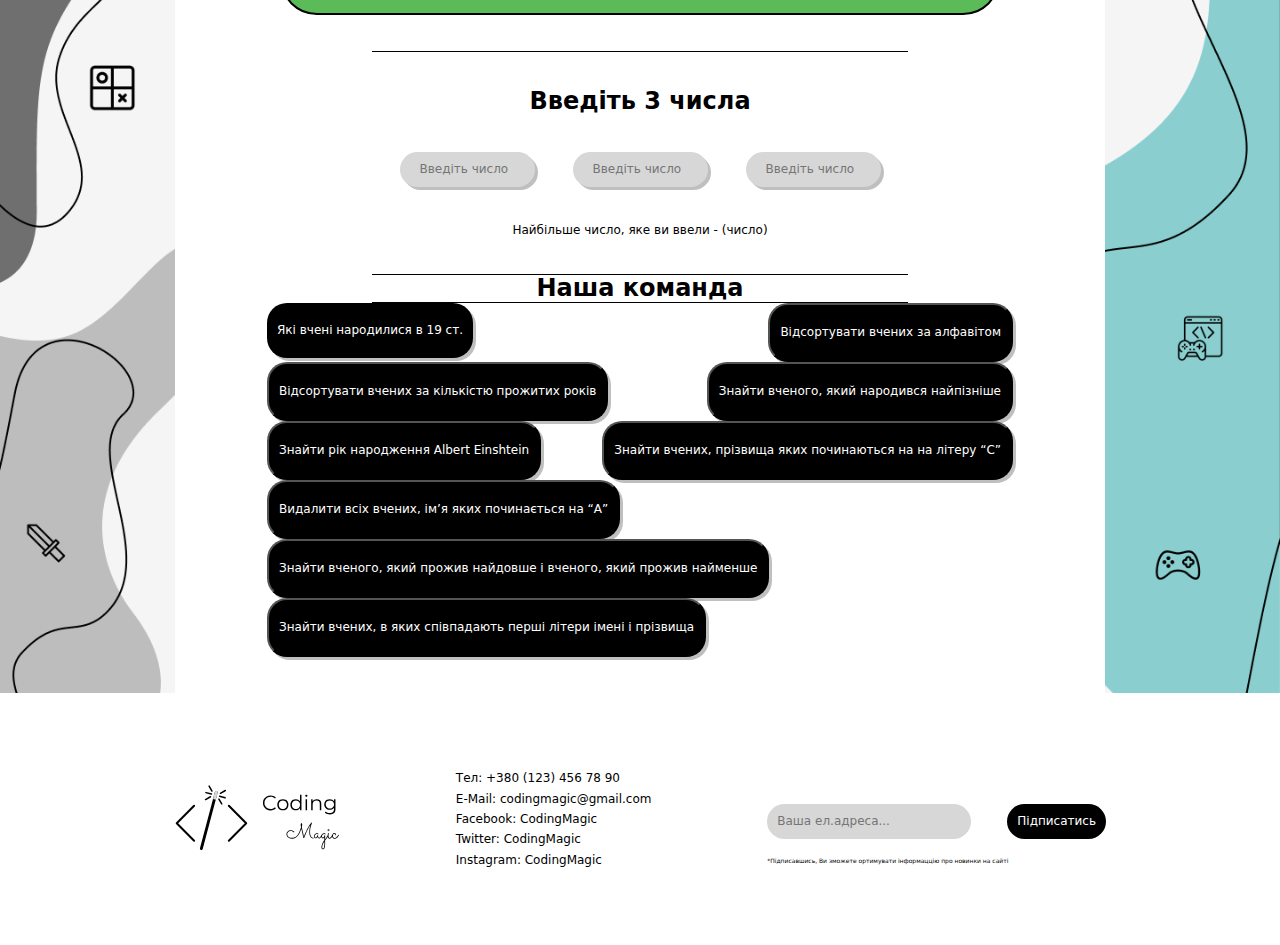
==== commit 80a82f42: "footballGameAdded" ====
--- a/index.html
+++ b/index.html
@@ -45,12 +45,17 @@
                 type="number"
                 placeholder="Введіть рік народження"
                 class="main-firstGame-form_input"
+                id="main-firstGame-form_input"
               />
-              <button type="button" class="main-firstGame-form_btn">
+              <button
+                type="button"
+                class="main-firstGame-form_btn"
+                id="main-firstGame-form_btn"
+              >
                 <img src="./images/icons/sircleBtn.svg" alt="sircleBtn" />
               </button>
             </form>
-            <p class="main-firstGame_text">
+            <p class="main-firstGame_text" id="main-firstGame_text">
               Дізнайтеся у який рік ви народилися!
             </p>
           </div>
@@ -187,15 +192,31 @@
 
         <!-- 5 -->
         <div class="main-div_line"></div>
-        <h2 class="main-div_gamenames">Калькулятор часу</h2>
-
-        <input
-          type="number"
-          id="minutesInput"
-          placeholder="Введіть кількість хвилин"
-        />
-        <button id="convertBtn">Конвертувати</button>
-        <p id="hourResult"></p>
+        <section class="main-fifthGame">
+          <h2 class="main-div_gamenames">Калькулятор часу</h2>
+          <div class="main-fifthGame-convert">
+            <form class="main-fifthGame-form">
+              <input
+                type="number"
+                id="minutesInput"
+                placeholder="Введіть число"
+                c
+                class="main-fifthGame-form_input"
+              />
+              <button
+                id="convertBtn"
+                class="main-fifthGame-form_btn"
+                type="subm"
+              >
+                <img src="./images/icons/sircleBtn.svg" alt="sircleBtn" />
+              </button>
+            </form>
+            <div class="main-fifthGame-convert_divide"></div>
+            <p id="hourResult" class="main-fifthGame-convert_result">
+              Введіть число
+            </p>
+          </div>
+        </section>
         <!-- 5 -->
 
         <!-- 6 -->
@@ -205,7 +226,19 @@
 
         <!-- 7 -->
         <div class="main-div_line"></div>
-        <h2 class="main-div_gamenames">Футбол</h2>
+        <section class="main-seventhGame">
+          <h2 class="main-div_gamenames">Футбол</h2>
+          <div class="main-seventhGame_pos">
+            <div class="main-seventhGame-footballField">
+              <img
+                src="./images/icons/football.svg"
+                alt="football"
+                class="main-seventhGame-footballField_ball"
+                id="ball-svg"
+              />
+            </div>
+          </div>
+        </section>
         <!-- 7 -->
 
         <!-- 8 -->
--- a/css/main.min.css
+++ b/css/main.min.css
@@ -1 +1 @@
-body{font-family:"Roboto",sans-serif}ul,h1,h2,h3,h4,p,button{padding:0;margin:0}ul{list-style:none}a{text-decoration:none}img,button{display:block}.main{padding:0 175px;max-width:100%;background-color:#f5f5f5;background-image:url(../../images/bgPage.png);background-repeat:no-repeat;background-size:cover}.main-div{display:flex;max-width:100%;flex-wrap:wrap;text-align:center;flex-direction:column;align-items:center;padding:39px 92px 36px 92px;background-color:#fff}.main-div_h1{margin-bottom:42px}.main-div_line{background-color:#000;width:536px;height:1px;display:flex;align-items:center}.main-firstGame{margin:36px 0 36px}.main-firstGame_div{margin-top:36px;justify-content:space-between;display:flex;align-items:center}.main-firstGame-form{display:inline-block;position:relative}.main-firstGame-form_input{box-shadow:3px 3px 0px 0px rgba(0,0,0,.25);outline:none;border:none;padding:10px;display:block;width:100%;height:35px;border-radius:20px;background:#d7d7d7}.main-firstGame-form_btn{position:absolute;top:0;right:0;outline:none;border:none;display:inline-block;background:#000;color:#fff;padding:10px;border-radius:0px 20px 20px 0px;cursor:pointer}.main-firstGame_text{margin-left:149px;font-family:Montserrat Alternates;font-size:12px;font-weight:400;line-height:15px}.main-secondGame{margin:36px 0 36px}.main-secondGame_div{margin-top:36px;justify-content:space-between;display:flex;align-items:center}.main-secondGame-form{display:inline-block;position:relative}.main-secondGame-form_input{box-shadow:3px 3px 0px 0px rgba(0,0,0,.25);outline:none;border:none;padding:10px;display:block;width:100%;height:35px;border-radius:20px;background:#d7d7d7}.main-secondGame-form_btn{position:absolute;top:0;right:0;outline:none;border:none;display:inline-block;background:#000;color:#fff;padding:10px;border-radius:0px 20px 20px 0px;cursor:pointer}.main-secondGame_userWin{color:#ecb61f;margin-left:149px}.main-thirdGame{position:relative;margin:36px 0 36px}.main-thirdGame-centreDiv{display:flex;flex-direction:column;justify-content:center;align-items:center}.main-thirdGame-choices{margin:36px 0;display:flex;justify-content:center;gap:38px}.main-thirdGame-choices_btn{cursor:pointer;border:none;width:60px;height:60px;display:flex;align-items:center;gap:10;padding:10px;border-radius:20px;background:#000}.main-thirdGame_result{margin-bottom:36px;color:#039900;font-size:12px;font-weight:400;line-height:15px}.main-thirdGame-divPcResult{display:flex;padding:10px 20px;border-radius:20px;background:#000}.main-thirdGame-divPcResult_p{color:#fff;font-size:12px;font-weight:400;line-height:15px}.main-thirdGame-divScore{display:flex;text-align:start;position:absolute;top:36px;right:-207px}.main-thirdGame-divScore_p{color:#000;font-size:12px;font-weight:400;line-height:170%}.main-fourthGame{margin:36px 0}.main-fourthGame-divPosition{margin:36px 0;display:flex;flex-direction:row;align-items:center;justify-content:space-between;gap:38px}.main-fourthGame_input{color:#7e7e7e;font-size:12px;font-weight:400;line-height:15px;width:135px;outline:none;border:none;border-radius:20px;padding:10px 20px 10px 20px;box-shadow:3px 3px 0px 0px rgba(0,0,0,.25);background:#d7d7d7}.main-fourthGame-divOptions{display:grid;grid-template-columns:repeat(2, 1fr);gap:10px;justify-content:center;align-items:center}.main-fourthGame-divOptions_btn{cursor:pointer;border:none;border-radius:20px;box-shadow:3px 3px 0px 0px rgba(0,0,0,.25);background:#000;display:flex;padding:5px 10px 5px 10px;color:#fff;font-size:12px;font-weight:400;line-height:15px}.main-fourthGame_inputResult{color:#7e7e7e;font-size:12px;font-weight:400;line-height:15px;width:118px;outline:none;border:none;border-radius:20px;padding:10px 20px 10px 20px;box-shadow:3px 3px 0px 0px rgba(0,0,0,.25);background:#d7d7d7}.main-eighthGame{margin:36px 0}.main-eighthGame-inpDiv{display:flex;justify-content:space-between;align-items:center;gap:38px;margin:36px 0}.main-eighthGame-inpDiv_inp{color:#7e7e7e;font-size:12px;font-weight:400;line-height:15px;width:135px;outline:none;border:none;border-radius:20px;padding:10px 20px 10px 20px;box-shadow:3px 3px 0px 0px rgba(0,0,0,.25);background:#d7d7d7}.main-eighthGame_text{cursor:pointer;color:#000;font-size:12px;font-weight:400;line-height:15px}.main .scientist-ul{display:flex;flex-wrap:wrap;justify-content:space-between}.main .scientist-li-button{border-radius:20px;box-shadow:3px 3px 0px 0px rgba(0,0,0,.25);background:#000;padding:20px 10px;color:#fff;font-size:12px;font-weight:400;line-height:15px;letter-spacing:0%}.footer{padding:75px 174px 75px 175px}.footer-div{display:flex;justify-content:space-between}.footer-ul-list_link{color:#000;font-size:12px;font-weight:400;line-height:170%}.footer-lDiv{margin-top:36px}.footer-lDiv-form{display:flex;align-items:center;margin-bottom:18px}.footer-lDiv-form_input{outline:none;border:none;color:#7e7e7e;font-size:12px;font-weight:400;line-height:15px;width:204px;display:flex;justify-content:flex-start;align-items:flex-start;padding:10px 80px 10px 10px;border-radius:20px;background:#d7d7d7}.footer-lDiv-form_btn{border:none;color:#fff;font-size:12px;font-weight:400;line-height:15px;display:flex;margin:0 auto;padding:10px;margin-left:36px;border-radius:20px;background:#000}.footer-lDiv_pUnderForm{color:#000;font-size:6px;font-weight:400;line-height:7px}.header{display:flex;margin:0 auto;justify-content:space-between;padding:22px 0;background-color:#fff;width:100%}.header-logo{margin-left:175px}.header-logo-icon{width:93px;height:38px;display:flex;flex-direction:row;fill:#000;z-index:1}.header-div{display:flex}.header-left{display:flex;width:369px;justify-content:space-between;align-items:center;margin-left:81px}.header-right{width:185px;display:flex;justify-content:space-between;align-items:center;margin-left:361px}/*# sourceMappingURL=main.min.css.map */+body{font-family:"Roboto",sans-serif}ul,h1,h2,h3,h4,p,button{padding:0;margin:0}ul{list-style:none}a{text-decoration:none}img,button{display:block}.main{padding:0 175px;max-width:100%;background-color:#f5f5f5;background-image:url(../../images/bgPage.png);background-repeat:no-repeat;background-size:cover}.main-div{display:flex;max-width:100%;flex-wrap:wrap;text-align:center;flex-direction:column;align-items:center;padding:39px 92px 36px 92px;background-color:#fff}.main-div_h1{margin-bottom:42px}.main-div_line{background-color:#000;width:536px;height:1px;display:flex;align-items:center}.main-firstGame{margin:36px 0 36px}.main-firstGame_div{margin-top:36px;justify-content:space-between;display:flex;align-items:center}.main-firstGame-form{display:inline-block;position:relative}.main-firstGame-form_input{box-shadow:3px 3px 0px 0px rgba(0,0,0,.25);outline:none;border:none;padding:10px;display:block;width:100%;height:35px;border-radius:20px;background:#d7d7d7}.main-firstGame-form_btn{position:absolute;top:0;right:0;outline:none;border:none;display:inline-block;background:#000;color:#fff;padding:10px;border-radius:0px 20px 20px 0px;cursor:pointer}.main-firstGame_text{margin-left:149px;font-family:Montserrat Alternates;font-size:12px;font-weight:400;line-height:15px}.main-secondGame{margin:36px 0 36px}.main-secondGame_div{margin-top:36px;justify-content:space-between;display:flex;align-items:center}.main-secondGame-form{display:inline-block;position:relative}.main-secondGame-form_input{box-shadow:3px 3px 0px 0px rgba(0,0,0,.25);outline:none;border:none;padding:10px;display:block;width:100%;height:35px;border-radius:20px;background:#d7d7d7}.main-secondGame-form_btn{position:absolute;top:0;right:0;outline:none;border:none;display:inline-block;background:#000;color:#fff;padding:10px;border-radius:0px 20px 20px 0px;cursor:pointer}.main-secondGame_userWin{color:#ecb61f;margin-left:149px}.main-thirdGame{position:relative;margin:36px 0 36px}.main-thirdGame-centreDiv{display:flex;flex-direction:column;justify-content:center;align-items:center}.main-thirdGame-choices{margin:36px 0;display:flex;justify-content:center;gap:38px}.main-thirdGame-choices_btn{cursor:pointer;border:none;width:60px;height:60px;display:flex;align-items:center;gap:10;padding:10px;border-radius:20px;background:#000}.main-thirdGame_result{margin-bottom:36px;color:#039900;font-size:12px;font-weight:400;line-height:15px}.main-thirdGame-divPcResult{display:flex;padding:10px 20px;border-radius:20px;background:#000}.main-thirdGame-divPcResult_p{color:#fff;font-size:12px;font-weight:400;line-height:15px}.main-thirdGame-divScore{display:flex;text-align:start;position:absolute;top:36px;right:-207px}.main-thirdGame-divScore_p{color:#000;font-size:12px;font-weight:400;line-height:170%}.main-fourthGame{margin:36px 0}.main-fourthGame-divPosition{margin:36px 0;display:flex;flex-direction:row;align-items:center;justify-content:space-between;gap:38px}.main-fourthGame_input{color:#7e7e7e;font-size:12px;font-weight:400;line-height:15px;width:135px;outline:none;border:none;border-radius:20px;padding:10px 20px 10px 20px;box-shadow:3px 3px 0px 0px rgba(0,0,0,.25);background:#d7d7d7}.main-fourthGame-divOptions{display:grid;grid-template-columns:repeat(2, 1fr);gap:10px;justify-content:center;align-items:center}.main-fourthGame-divOptions_btn{cursor:pointer;border:none;border-radius:20px;box-shadow:3px 3px 0px 0px rgba(0,0,0,.25);background:#000;display:flex;padding:5px 10px 5px 10px;color:#fff;font-size:12px;font-weight:400;line-height:15px}.main-fourthGame_inputResult{color:#7e7e7e;font-size:12px;font-weight:400;line-height:15px;width:118px;outline:none;border:none;border-radius:20px;padding:10px 20px 10px 20px;box-shadow:3px 3px 0px 0px rgba(0,0,0,.25);background:#d7d7d7}.main-fifthGame{margin:36px 0}.main-fifthGame-convert{margin-top:36px;display:flex;justify-content:space-between;align-items:center}.main-fifthGame-convert_divide{margin:0 33px;width:100px;border:1px dashed #000}.main-fifthGame-form{display:inline-block;position:relative}.main-fifthGame-form_btn{position:absolute;top:0;right:0;outline:none;border:none;display:inline-block;background:#000;color:#fff;padding:10px;border-radius:0px 20px 20px 0px;cursor:pointer}.main-fifthGame-form_input{color:#7e7e7e;font-size:12px;font-weight:400;line-height:15px;box-shadow:3px 3px 0px 0px rgba(0,0,0,.25);outline:none;border:none;padding:10px;display:block;width:150px;height:35px;border-radius:20px;background:#d7d7d7}.main-seventhGame{margin:36px 0}.main-seventhGame-footballField{margin-top:36px;box-sizing:border-box;border:2px solid #000;border-radius:37px;background:#5abb58;width:720px;height:220px;overflow:hidden;position:relative}.main-seventhGame-footballField_ball{top:85px;left:92px;position:absolute;width:50px;height:50px;transition:top 700ms ease-out,left 700ms ease-in}@keyframes rotate{0%{transform:rotate(0deg)}100%{transform:rotate(360deg)}}.main-seventhGame-footballField_ball.rotate{animation:rotate 1s linear}.main-eighthGame{margin:36px 0}.main-eighthGame-inpDiv{display:flex;justify-content:space-between;align-items:center;gap:38px;margin:36px 0}.main-eighthGame-inpDiv_inp{color:#7e7e7e;font-size:12px;font-weight:400;line-height:15px;width:135px;outline:none;border:none;border-radius:20px;padding:10px 20px 10px 20px;box-shadow:3px 3px 0px 0px rgba(0,0,0,.25);background:#d7d7d7}.main-eighthGame_text{cursor:pointer;color:#000;font-size:12px;font-weight:400;line-height:15px}.main .scientist-ul{display:flex;flex-wrap:wrap;justify-content:space-between}.main .scientist-li-button{border-radius:20px;box-shadow:3px 3px 0px 0px rgba(0,0,0,.25);background:#000;padding:20px 10px;color:#fff;font-size:12px;font-weight:400;line-height:15px;letter-spacing:0%}.footer{padding:75px 174px 75px 175px}.footer-div{display:flex;justify-content:space-between}.footer-ul-list_link{color:#000;font-size:12px;font-weight:400;line-height:170%}.footer-lDiv{margin-top:36px}.footer-lDiv-form{display:flex;align-items:center;margin-bottom:18px}.footer-lDiv-form_input{outline:none;border:none;color:#7e7e7e;font-size:12px;font-weight:400;line-height:15px;width:204px;display:flex;justify-content:flex-start;align-items:flex-start;padding:10px 80px 10px 10px;border-radius:20px;background:#d7d7d7}.footer-lDiv-form_btn{border:none;color:#fff;font-size:12px;font-weight:400;line-height:15px;display:flex;margin:0 auto;padding:10px;margin-left:36px;border-radius:20px;background:#000}.footer-lDiv_pUnderForm{color:#000;font-size:6px;font-weight:400;line-height:7px}.header{display:flex;margin:0 auto;justify-content:space-between;padding:22px 0;background-color:#fff;width:100%}.header-logo{margin-left:175px}.header-logo-icon{width:93px;height:38px;display:flex;flex-direction:row;fill:#000;z-index:1}.header-div{display:flex}.header-left{display:flex;width:369px;justify-content:space-between;align-items:center;margin-left:81px}.header-right{width:185px;display:flex;justify-content:space-between;align-items:center;margin-left:361px}/*# sourceMappingURL=main.min.css.map */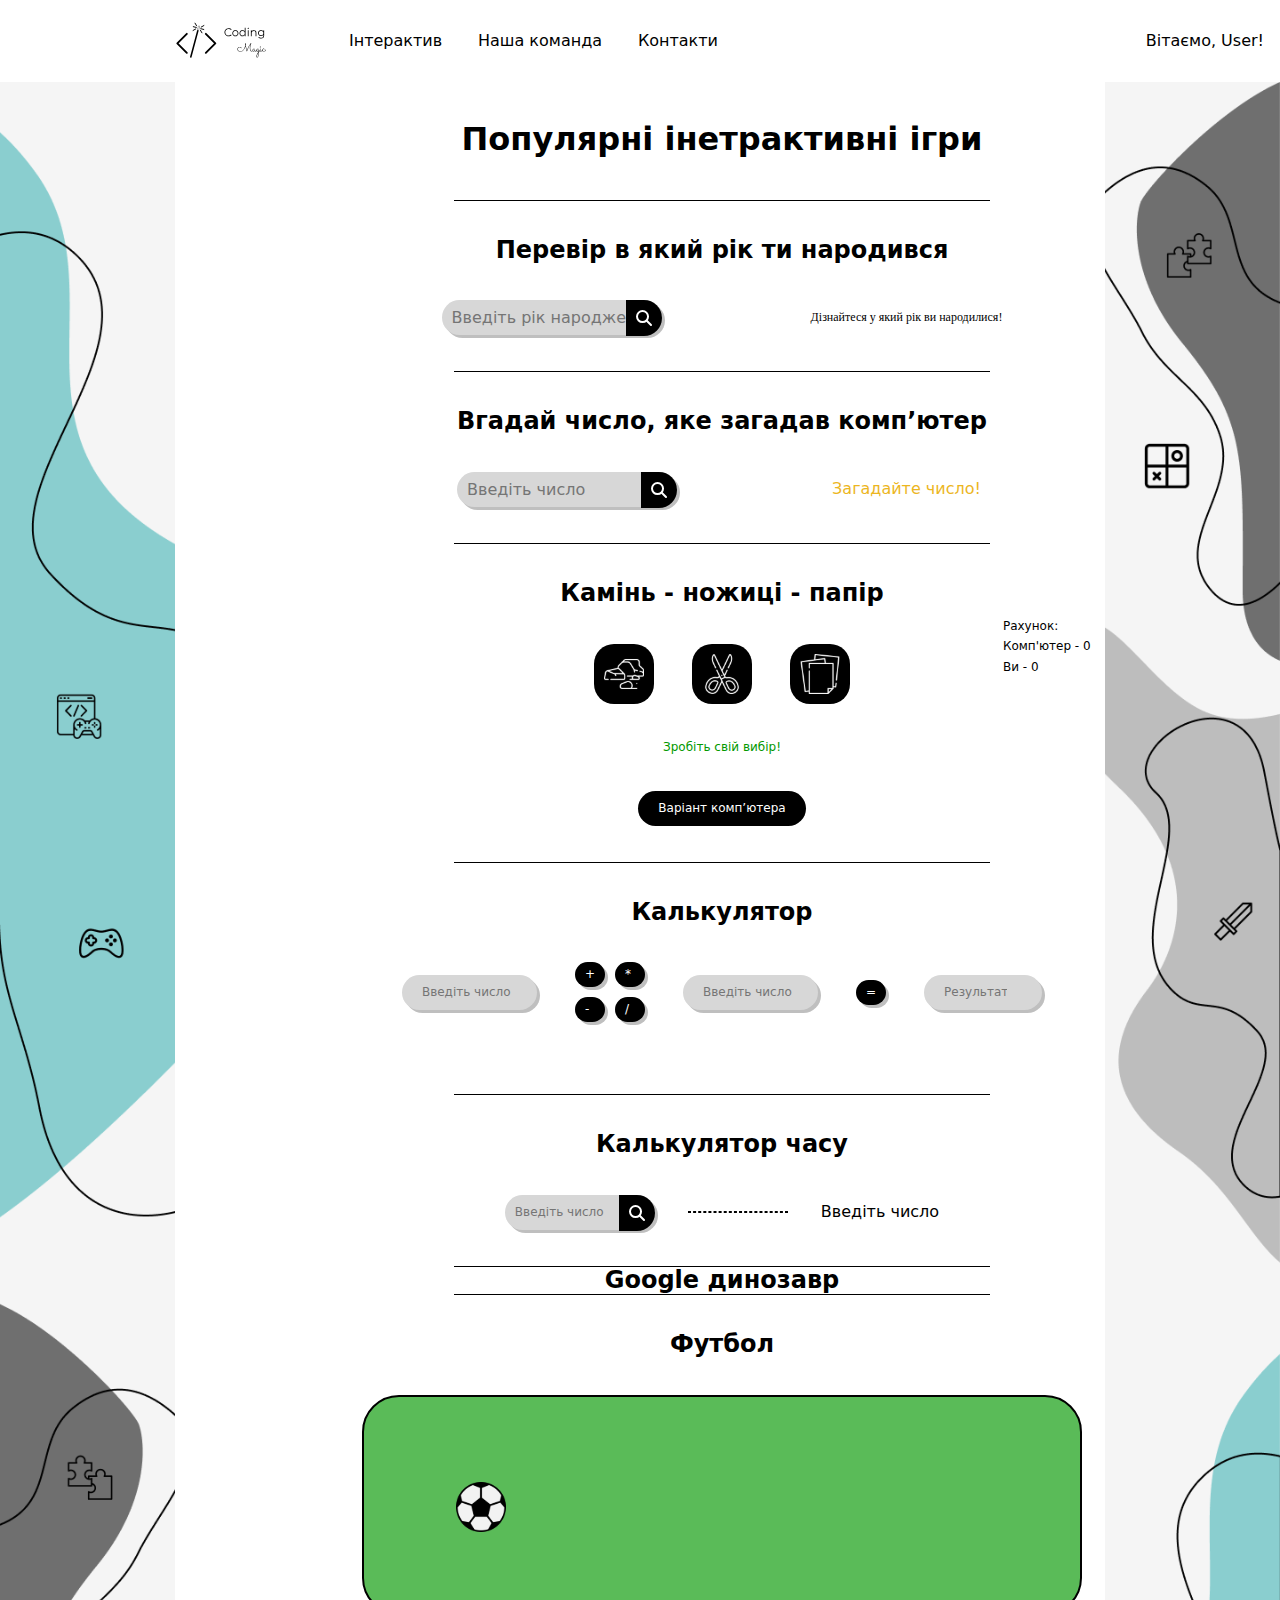
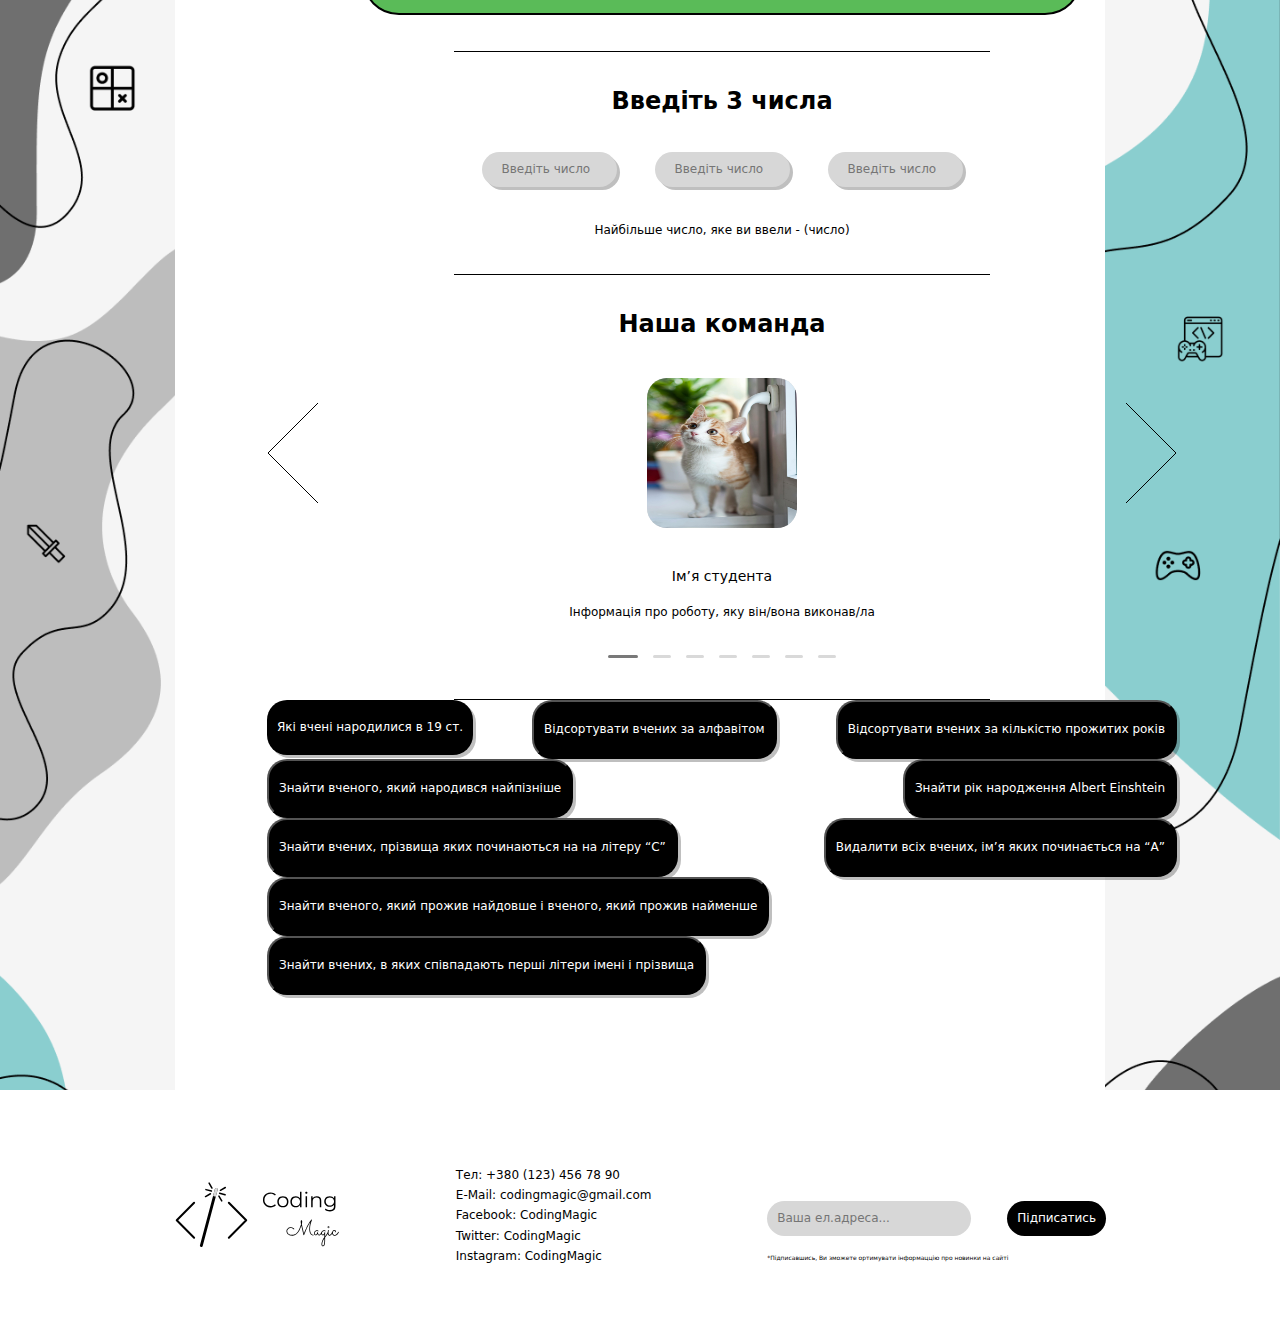
==== commit 57f9380d: "added slider and cats design" ====
--- a/index.html
+++ b/index.html
@@ -275,7 +275,84 @@
 
         <!-- 9 -->
         <div class="main-div_line"></div>
-        <h2 class="main-div_gamenames">Наша команда</h2>
+        <div class="main-slider">
+          <h2 class="main-div_gamenames">Наша команда</h2>
+          <div class="main-slider_position">
+            <div class="main-slider-arrow" id="slider-prev">
+              <img src="./images/icons/ArrowL.svg" alt="ArrowL" />
+            </div>
+            <div class="main-slider-content">
+              <div class="main-slider-content_line">
+                <div class="div1">
+                  <img
+                    src="./images/ourTeam/cat1.jpg"
+                    alt="cat1"
+                    class="main-slider-content_img"
+                  />
+                </div>
+                <div class="div2">
+                  <img
+                    src="./images/ourTeam/cat2.jpg"
+                    alt="cat2"
+                    class="main-slider-content_img"
+                  />
+                </div>
+                <div class="div3">
+                  <img
+                    src="./images/ourTeam/cat3.jpg"
+                    alt="cat3"
+                    class="main-slider-content_img"
+                  />
+                </div>
+                <div class="div4">
+                  <img
+                    src="./images/ourTeam/cat4.jpg"
+                    alt="cat4"
+                    class="main-slider-content_img"
+                  />
+                </div>
+                <div class="div1">
+                  <img
+                    src="./images/ourTeam/cat5.jpg"
+                    alt="cat5"
+                    class="main-slider-content_img"
+                  />
+                </div>
+                <div class="div2">
+                  <img
+                    src="./images/ourTeam/cat6.jpg"
+                    alt="cat6"
+                    class="main-slider-content_img"
+                  />
+                </div>
+                <div class="div3">
+                  <img
+                    src="./images/ourTeam/cat7.jpg"
+                    alt="cat7"
+                    class="main-slider-content_img"
+                  />
+                </div>
+              </div>
+            </div>
+            <div class="main-slider-arrow" id="slider-next">
+              <img src="./images/icons/ArrowR.svg" alt="ArrowR" />
+            </div>
+          </div>
+          <p class="main-slider_name">Ім’я студента</p>
+          <p class="main-slider_about">
+            Інформація про роботу, яку він/вона виконав/ла
+          </p>
+          <div class="main-slider-pagination">
+            <span class="main-slider_dot active"></span>
+            <span class="main-slider_dot"></span>
+            <span class="main-slider_dot"></span>
+            <span class="main-slider_dot"></span>
+            <span class="main-slider_dot"></span>
+            <span class="main-slider_dot"></span>
+            <span class="main-slider_dot"></span>
+          </div>
+        </div>
+
         <!-- 9 -->
 
         <!-- 10 -->
--- a/css/main.min.css
+++ b/css/main.min.css
@@ -1 +1 @@
-body{font-family:"Roboto",sans-serif}ul,h1,h2,h3,h4,p,button{padding:0;margin:0}ul{list-style:none}a{text-decoration:none}img,button{display:block}.main{padding:0 175px;max-width:100%;background-color:#f5f5f5;background-image:url(../../images/bgPage.png);background-repeat:no-repeat;background-size:cover}.main-div{display:flex;max-width:100%;flex-wrap:wrap;text-align:center;flex-direction:column;align-items:center;padding:39px 92px 36px 92px;background-color:#fff}.main-div_h1{margin-bottom:42px}.main-div_line{background-color:#000;width:536px;height:1px;display:flex;align-items:center}.main-firstGame{margin:36px 0 36px}.main-firstGame_div{margin-top:36px;justify-content:space-between;display:flex;align-items:center}.main-firstGame-form{display:inline-block;position:relative}.main-firstGame-form_input{box-shadow:3px 3px 0px 0px rgba(0,0,0,.25);outline:none;border:none;padding:10px;display:block;width:100%;height:35px;border-radius:20px;background:#d7d7d7}.main-firstGame-form_btn{position:absolute;top:0;right:0;outline:none;border:none;display:inline-block;background:#000;color:#fff;padding:10px;border-radius:0px 20px 20px 0px;cursor:pointer}.main-firstGame_text{margin-left:149px;font-family:Montserrat Alternates;font-size:12px;font-weight:400;line-height:15px}.main-secondGame{margin:36px 0 36px}.main-secondGame_div{margin-top:36px;justify-content:space-between;display:flex;align-items:center}.main-secondGame-form{display:inline-block;position:relative}.main-secondGame-form_input{box-shadow:3px 3px 0px 0px rgba(0,0,0,.25);outline:none;border:none;padding:10px;display:block;width:100%;height:35px;border-radius:20px;background:#d7d7d7}.main-secondGame-form_btn{position:absolute;top:0;right:0;outline:none;border:none;display:inline-block;background:#000;color:#fff;padding:10px;border-radius:0px 20px 20px 0px;cursor:pointer}.main-secondGame_userWin{color:#ecb61f;margin-left:149px}.main-thirdGame{position:relative;margin:36px 0 36px}.main-thirdGame-centreDiv{display:flex;flex-direction:column;justify-content:center;align-items:center}.main-thirdGame-choices{margin:36px 0;display:flex;justify-content:center;gap:38px}.main-thirdGame-choices_btn{cursor:pointer;border:none;width:60px;height:60px;display:flex;align-items:center;gap:10;padding:10px;border-radius:20px;background:#000}.main-thirdGame_result{margin-bottom:36px;color:#039900;font-size:12px;font-weight:400;line-height:15px}.main-thirdGame-divPcResult{display:flex;padding:10px 20px;border-radius:20px;background:#000}.main-thirdGame-divPcResult_p{color:#fff;font-size:12px;font-weight:400;line-height:15px}.main-thirdGame-divScore{display:flex;text-align:start;position:absolute;top:36px;right:-207px}.main-thirdGame-divScore_p{color:#000;font-size:12px;font-weight:400;line-height:170%}.main-fourthGame{margin:36px 0}.main-fourthGame-divPosition{margin:36px 0;display:flex;flex-direction:row;align-items:center;justify-content:space-between;gap:38px}.main-fourthGame_input{color:#7e7e7e;font-size:12px;font-weight:400;line-height:15px;width:135px;outline:none;border:none;border-radius:20px;padding:10px 20px 10px 20px;box-shadow:3px 3px 0px 0px rgba(0,0,0,.25);background:#d7d7d7}.main-fourthGame-divOptions{display:grid;grid-template-columns:repeat(2, 1fr);gap:10px;justify-content:center;align-items:center}.main-fourthGame-divOptions_btn{cursor:pointer;border:none;border-radius:20px;box-shadow:3px 3px 0px 0px rgba(0,0,0,.25);background:#000;display:flex;padding:5px 10px 5px 10px;color:#fff;font-size:12px;font-weight:400;line-height:15px}.main-fourthGame_inputResult{color:#7e7e7e;font-size:12px;font-weight:400;line-height:15px;width:118px;outline:none;border:none;border-radius:20px;padding:10px 20px 10px 20px;box-shadow:3px 3px 0px 0px rgba(0,0,0,.25);background:#d7d7d7}.main-fifthGame{margin:36px 0}.main-fifthGame-convert{margin-top:36px;display:flex;justify-content:space-between;align-items:center}.main-fifthGame-convert_divide{margin:0 33px;width:100px;border:1px dashed #000}.main-fifthGame-form{display:inline-block;position:relative}.main-fifthGame-form_btn{position:absolute;top:0;right:0;outline:none;border:none;display:inline-block;background:#000;color:#fff;padding:10px;border-radius:0px 20px 20px 0px;cursor:pointer}.main-fifthGame-form_input{color:#7e7e7e;font-size:12px;font-weight:400;line-height:15px;box-shadow:3px 3px 0px 0px rgba(0,0,0,.25);outline:none;border:none;padding:10px;display:block;width:150px;height:35px;border-radius:20px;background:#d7d7d7}.main-seventhGame{margin:36px 0}.main-seventhGame-footballField{margin-top:36px;box-sizing:border-box;border:2px solid #000;border-radius:37px;background:#5abb58;width:720px;height:220px;overflow:hidden;position:relative}.main-seventhGame-footballField_ball{top:85px;left:92px;position:absolute;width:50px;height:50px;transition:top 700ms ease-out,left 700ms ease-in}@keyframes rotate{0%{transform:rotate(0deg)}100%{transform:rotate(360deg)}}.main-seventhGame-footballField_ball.rotate{animation:rotate 1s linear}.main-eighthGame{margin:36px 0}.main-eighthGame-inpDiv{display:flex;justify-content:space-between;align-items:center;gap:38px;margin:36px 0}.main-eighthGame-inpDiv_inp{color:#7e7e7e;font-size:12px;font-weight:400;line-height:15px;width:135px;outline:none;border:none;border-radius:20px;padding:10px 20px 10px 20px;box-shadow:3px 3px 0px 0px rgba(0,0,0,.25);background:#d7d7d7}.main-eighthGame_text{cursor:pointer;color:#000;font-size:12px;font-weight:400;line-height:15px}.main .scientist-ul{display:flex;flex-wrap:wrap;justify-content:space-between}.main .scientist-li-button{border-radius:20px;box-shadow:3px 3px 0px 0px rgba(0,0,0,.25);background:#000;padding:20px 10px;color:#fff;font-size:12px;font-weight:400;line-height:15px;letter-spacing:0%}.footer{padding:75px 174px 75px 175px}.footer-div{display:flex;justify-content:space-between}.footer-ul-list_link{color:#000;font-size:12px;font-weight:400;line-height:170%}.footer-lDiv{margin-top:36px}.footer-lDiv-form{display:flex;align-items:center;margin-bottom:18px}.footer-lDiv-form_input{outline:none;border:none;color:#7e7e7e;font-size:12px;font-weight:400;line-height:15px;width:204px;display:flex;justify-content:flex-start;align-items:flex-start;padding:10px 80px 10px 10px;border-radius:20px;background:#d7d7d7}.footer-lDiv-form_btn{border:none;color:#fff;font-size:12px;font-weight:400;line-height:15px;display:flex;margin:0 auto;padding:10px;margin-left:36px;border-radius:20px;background:#000}.footer-lDiv_pUnderForm{color:#000;font-size:6px;font-weight:400;line-height:7px}.header{display:flex;margin:0 auto;justify-content:space-between;padding:22px 0;background-color:#fff;width:100%}.header-logo{margin-left:175px}.header-logo-icon{width:93px;height:38px;display:flex;flex-direction:row;fill:#000;z-index:1}.header-div{display:flex}.header-left{display:flex;width:369px;justify-content:space-between;align-items:center;margin-left:81px}.header-right{width:185px;display:flex;justify-content:space-between;align-items:center;margin-left:361px}/*# sourceMappingURL=main.min.css.map */+body{font-family:"Roboto",sans-serif}ul,h1,h2,h3,h4,p,button{padding:0;margin:0}ul{list-style:none}a{text-decoration:none}img,button{display:block}.main{padding:0 175px;max-width:100%;background-color:#f5f5f5;background-image:url(../../images/bgPage.png);background-repeat:no-repeat;background-size:cover}.main-div{display:flex;max-width:100%;flex-wrap:wrap;text-align:center;flex-direction:column;align-items:center;padding:39px 92px 36px 92px;background-color:#fff}.main-div_h1{margin-bottom:42px}.main-div_line{background-color:#000;width:536px;height:1px;display:flex;align-items:center}.main-firstGame{margin:36px 0 36px}.main-firstGame_div{margin-top:36px;justify-content:space-between;display:flex;align-items:center}.main-firstGame-form{display:inline-block;position:relative}.main-firstGame-form_input{box-shadow:3px 3px 0px 0px rgba(0,0,0,.25);outline:none;border:none;padding:10px;display:block;width:100%;height:35px;border-radius:20px;background:#d7d7d7}.main-firstGame-form_btn{position:absolute;top:0;right:0;outline:none;border:none;display:inline-block;background:#000;color:#fff;padding:10px;border-radius:0px 20px 20px 0px;cursor:pointer}.main-firstGame_text{margin-left:149px;font-family:Montserrat Alternates;font-size:12px;font-weight:400;line-height:15px}.main-secondGame{margin:36px 0 36px}.main-secondGame_div{margin-top:36px;justify-content:space-between;display:flex;align-items:center}.main-secondGame-form{display:inline-block;position:relative}.main-secondGame-form_input{box-shadow:3px 3px 0px 0px rgba(0,0,0,.25);outline:none;border:none;padding:10px;display:block;width:100%;height:35px;border-radius:20px;background:#d7d7d7}.main-secondGame-form_btn{position:absolute;top:0;right:0;outline:none;border:none;display:inline-block;background:#000;color:#fff;padding:10px;border-radius:0px 20px 20px 0px;cursor:pointer}.main-secondGame_userWin{color:#ecb61f;margin-left:149px}.main-thirdGame{position:relative;margin:36px 0 36px}.main-thirdGame-centreDiv{display:flex;flex-direction:column;justify-content:center;align-items:center}.main-thirdGame-choices{margin:36px 0;display:flex;justify-content:center;gap:38px}.main-thirdGame-choices_btn{cursor:pointer;border:none;width:60px;height:60px;display:flex;align-items:center;gap:10;padding:10px;border-radius:20px;background:#000}.main-thirdGame_result{margin-bottom:36px;color:#039900;font-size:12px;font-weight:400;line-height:15px}.main-thirdGame-divPcResult{display:flex;padding:10px 20px;border-radius:20px;background:#000}.main-thirdGame-divPcResult_p{color:#fff;font-size:12px;font-weight:400;line-height:15px}.main-thirdGame-divScore{display:flex;text-align:start;position:absolute;top:36px;right:-207px}.main-thirdGame-divScore_p{color:#000;font-size:12px;font-weight:400;line-height:170%}.main-fourthGame{margin:36px 0}.main-fourthGame-divPosition{margin:36px 0;display:flex;flex-direction:row;align-items:center;justify-content:space-between;gap:38px}.main-fourthGame_input{color:#7e7e7e;font-size:12px;font-weight:400;line-height:15px;width:135px;outline:none;border:none;border-radius:20px;padding:10px 20px 10px 20px;box-shadow:3px 3px 0px 0px rgba(0,0,0,.25);background:#d7d7d7}.main-fourthGame-divOptions{display:grid;grid-template-columns:repeat(2, 1fr);gap:10px;justify-content:center;align-items:center}.main-fourthGame-divOptions_btn{cursor:pointer;border:none;border-radius:20px;box-shadow:3px 3px 0px 0px rgba(0,0,0,.25);background:#000;display:flex;padding:5px 10px 5px 10px;color:#fff;font-size:12px;font-weight:400;line-height:15px}.main-fourthGame_inputResult{color:#7e7e7e;font-size:12px;font-weight:400;line-height:15px;width:118px;outline:none;border:none;border-radius:20px;padding:10px 20px 10px 20px;box-shadow:3px 3px 0px 0px rgba(0,0,0,.25);background:#d7d7d7}.main-fifthGame{margin:36px 0}.main-fifthGame-convert{margin-top:36px;display:flex;justify-content:space-between;align-items:center}.main-fifthGame-convert_divide{margin:0 33px;width:100px;border:1px dashed #000}.main-fifthGame-form{display:inline-block;position:relative}.main-fifthGame-form_btn{position:absolute;top:0;right:0;outline:none;border:none;display:inline-block;background:#000;color:#fff;padding:10px;border-radius:0px 20px 20px 0px;cursor:pointer}.main-fifthGame-form_input{color:#7e7e7e;font-size:12px;font-weight:400;line-height:15px;box-shadow:3px 3px 0px 0px rgba(0,0,0,.25);outline:none;border:none;padding:10px;display:block;width:150px;height:35px;border-radius:20px;background:#d7d7d7}.main-seventhGame{margin:36px 0}.main-seventhGame-footballField{margin-top:36px;box-sizing:border-box;border:2px solid #000;border-radius:37px;background:#5abb58;width:720px;height:220px;overflow:hidden;position:relative}.main-seventhGame-footballField_ball{top:85px;left:92px;position:absolute;width:50px;height:50px;transition:top 700ms ease-out,left 700ms ease-in}@keyframes rotate{0%{transform:rotate(0deg)}100%{transform:rotate(360deg)}}.main-seventhGame-footballField_ball.rotate{animation:rotate 1s linear}.main-eighthGame{margin:36px 0}.main-eighthGame-inpDiv{display:flex;justify-content:space-between;align-items:center;gap:38px;margin:36px 0}.main-eighthGame-inpDiv_inp{color:#7e7e7e;font-size:12px;font-weight:400;line-height:15px;width:135px;outline:none;border:none;border-radius:20px;padding:10px 20px 10px 20px;box-shadow:3px 3px 0px 0px rgba(0,0,0,.25);background:#d7d7d7}.main-eighthGame_text{cursor:pointer;color:#000;font-size:12px;font-weight:400;line-height:15px}.main-slider{margin:36px 0}.main-slider_position{margin:20px 0;gap:328px;align-items:center;display:flex}.main-slider-content{width:150px;height:150px;border-radius:20px;background:#d9d9d9;margin:20px auto;overflow:hidden}.main-slider-content_img{width:150px;height:150px}.main-slider-content_line{width:900px;height:150px;display:flex;position:relative;left:0;transition:all ease 1.5s}.main-slider-arrow{cursor:pointer}.main-slider_name{color:#000;font-size:14px;font-weight:400;line-height:17px}.main-slider_about{margin:20px 0 24px;color:#000;font-size:12px;font-weight:400;line-height:15px}.main-slider_dot{height:3px;width:18px;margin:0 5px;border-radius:3px;background:#d9d9d9;display:inline-block;transition:background-color .5s ease}.main-slider_dot.active{transition:width 1.5s ease;width:30px;background-color:#797979}.main .scientist-ul{display:flex;flex-wrap:wrap;justify-content:space-between}.main .scientist-li-button{border-radius:20px;box-shadow:3px 3px 0px 0px rgba(0,0,0,.25);background:#000;padding:20px 10px;color:#fff;font-size:12px;font-weight:400;line-height:15px;letter-spacing:0%}.footer{padding:75px 174px 75px 175px}.footer-div{display:flex;justify-content:space-between}.footer-ul-list_link{color:#000;font-size:12px;font-weight:400;line-height:170%}.footer-lDiv{margin-top:36px}.footer-lDiv-form{display:flex;align-items:center;margin-bottom:18px}.footer-lDiv-form_input{outline:none;border:none;color:#7e7e7e;font-size:12px;font-weight:400;line-height:15px;width:204px;display:flex;justify-content:flex-start;align-items:flex-start;padding:10px 80px 10px 10px;border-radius:20px;background:#d7d7d7}.footer-lDiv-form_btn{border:none;color:#fff;font-size:12px;font-weight:400;line-height:15px;display:flex;margin:0 auto;padding:10px;margin-left:36px;border-radius:20px;background:#000}.footer-lDiv_pUnderForm{color:#000;font-size:6px;font-weight:400;line-height:7px}.header{display:flex;margin:0 auto;justify-content:space-between;padding:22px 0;background-color:#fff;width:100%}.header-logo{margin-left:175px}.header-logo-icon{width:93px;height:38px;display:flex;flex-direction:row;fill:#000;z-index:1}.header-div{display:flex}.header-left{display:flex;width:369px;justify-content:space-between;align-items:center;margin-left:81px}.header-right{width:185px;display:flex;justify-content:space-between;align-items:center;margin-left:361px}/*# sourceMappingURL=main.min.css.map */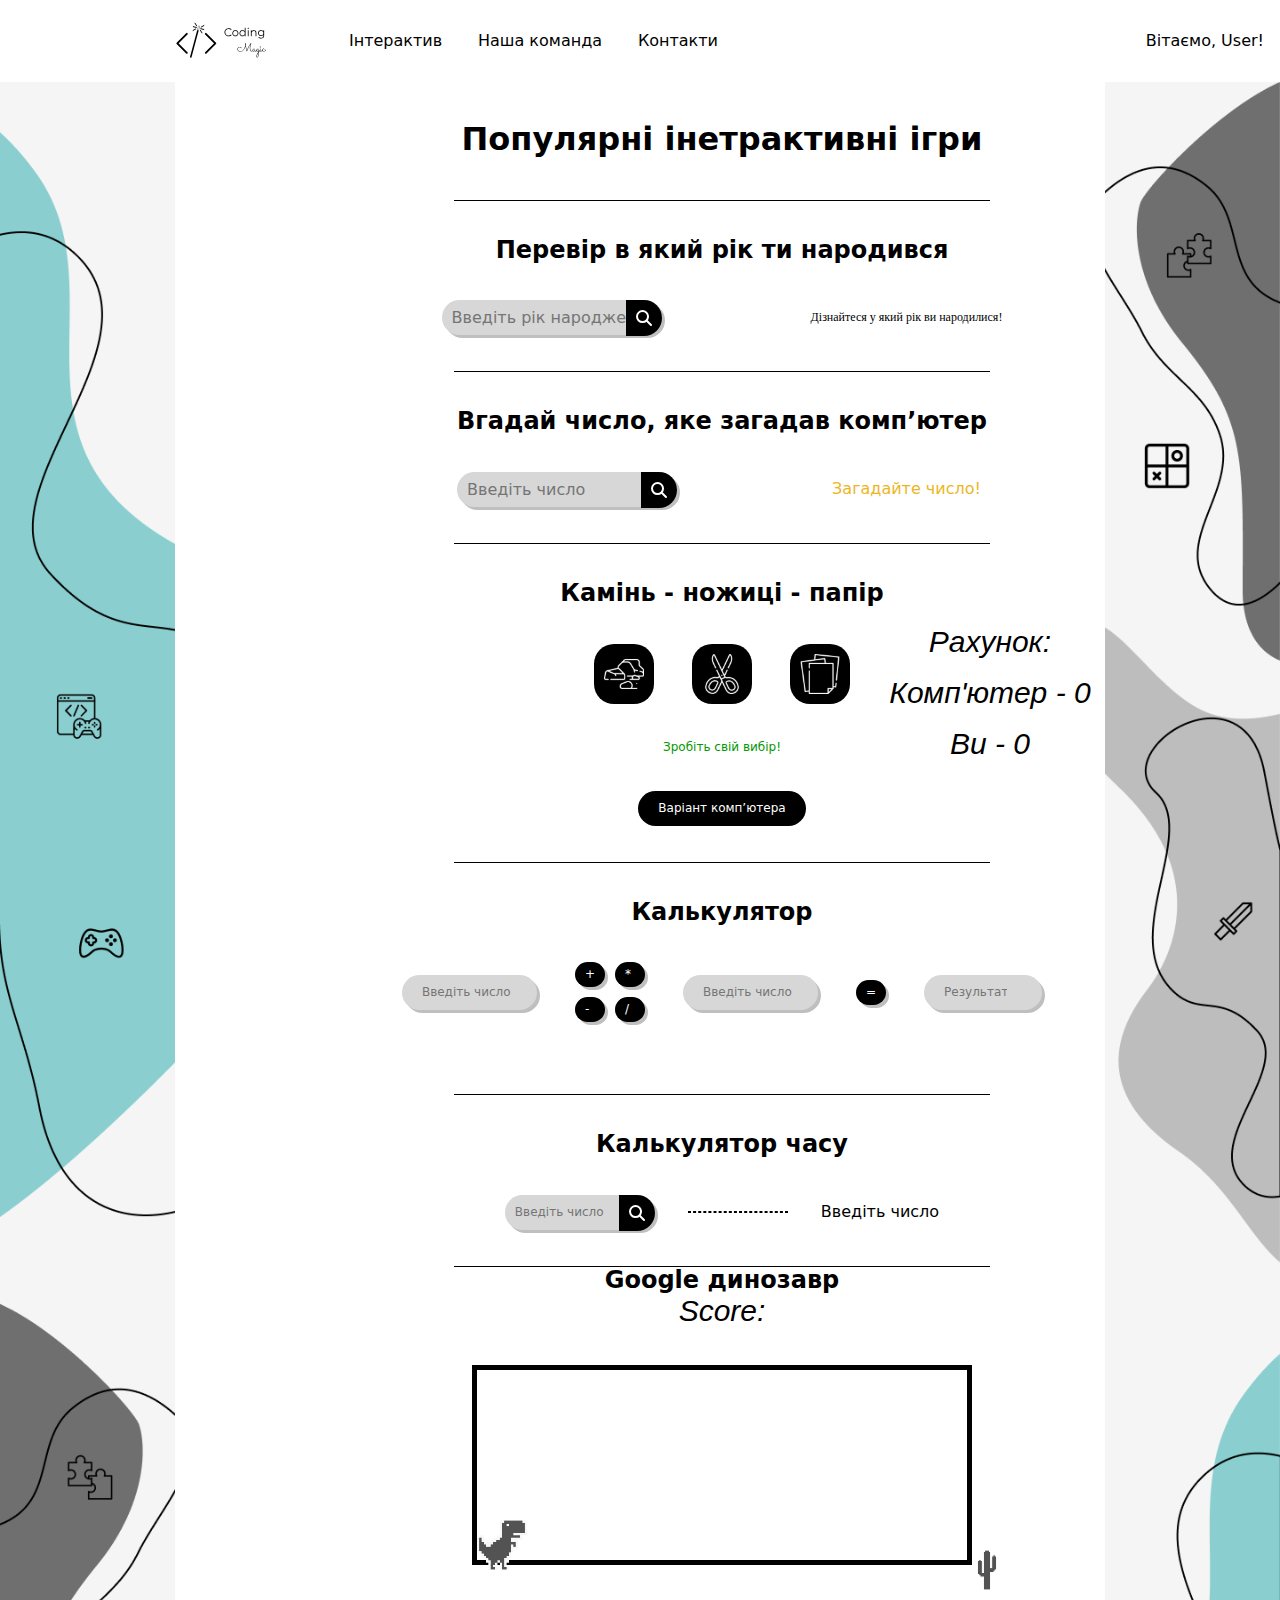
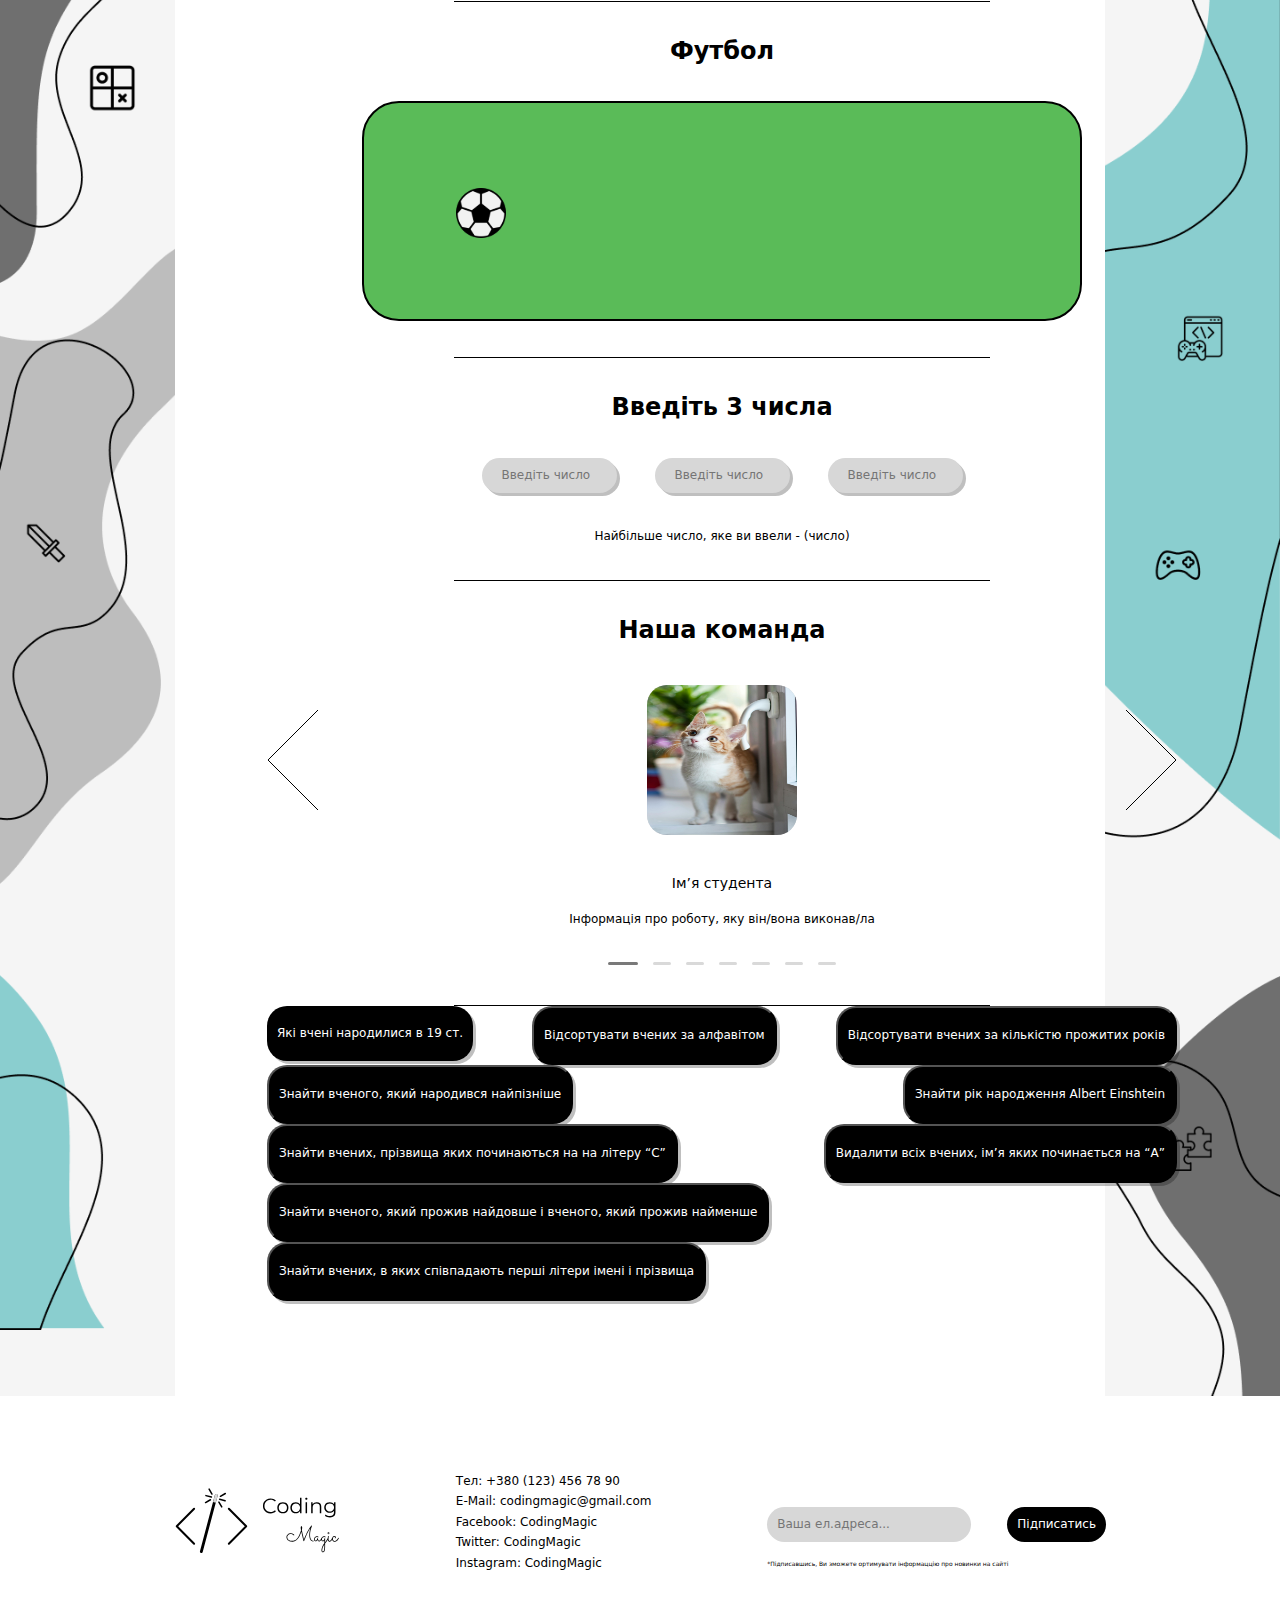
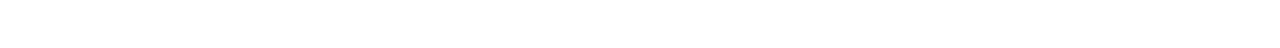
==== commit 5ffbc1ca: "StartForDino" ====
--- a/index.html
+++ b/index.html
@@ -222,6 +222,12 @@
         <!-- 6 -->
         <div class="main-div_line"></div>
         <h2 class="main-div_gamenames">Google динозавр</h2>
+        <p id="score">Score: <span id="scoreSpan"></span></p>
+        <div class="game">
+          <div id="player" class="player"></div>
+          <div id="road" class="road"></div>
+          <div id="block" class="block"></div>
+        </div>
         <!-- 6 -->
 
         <!-- 7 -->
--- a/css/main.min.css
+++ b/css/main.min.css
@@ -1 +1 @@
-body{font-family:"Roboto",sans-serif}ul,h1,h2,h3,h4,p,button{padding:0;margin:0}ul{list-style:none}a{text-decoration:none}img,button{display:block}.main{padding:0 175px;max-width:100%;background-color:#f5f5f5;background-image:url(../../images/bgPage.png);background-repeat:no-repeat;background-size:cover}.main-div{display:flex;max-width:100%;flex-wrap:wrap;text-align:center;flex-direction:column;align-items:center;padding:39px 92px 36px 92px;background-color:#fff}.main-div_h1{margin-bottom:42px}.main-div_line{background-color:#000;width:536px;height:1px;display:flex;align-items:center}.main-firstGame{margin:36px 0 36px}.main-firstGame_div{margin-top:36px;justify-content:space-between;display:flex;align-items:center}.main-firstGame-form{display:inline-block;position:relative}.main-firstGame-form_input{box-shadow:3px 3px 0px 0px rgba(0,0,0,.25);outline:none;border:none;padding:10px;display:block;width:100%;height:35px;border-radius:20px;background:#d7d7d7}.main-firstGame-form_btn{position:absolute;top:0;right:0;outline:none;border:none;display:inline-block;background:#000;color:#fff;padding:10px;border-radius:0px 20px 20px 0px;cursor:pointer}.main-firstGame_text{margin-left:149px;font-family:Montserrat Alternates;font-size:12px;font-weight:400;line-height:15px}.main-secondGame{margin:36px 0 36px}.main-secondGame_div{margin-top:36px;justify-content:space-between;display:flex;align-items:center}.main-secondGame-form{display:inline-block;position:relative}.main-secondGame-form_input{box-shadow:3px 3px 0px 0px rgba(0,0,0,.25);outline:none;border:none;padding:10px;display:block;width:100%;height:35px;border-radius:20px;background:#d7d7d7}.main-secondGame-form_btn{position:absolute;top:0;right:0;outline:none;border:none;display:inline-block;background:#000;color:#fff;padding:10px;border-radius:0px 20px 20px 0px;cursor:pointer}.main-secondGame_userWin{color:#ecb61f;margin-left:149px}.main-thirdGame{position:relative;margin:36px 0 36px}.main-thirdGame-centreDiv{display:flex;flex-direction:column;justify-content:center;align-items:center}.main-thirdGame-choices{margin:36px 0;display:flex;justify-content:center;gap:38px}.main-thirdGame-choices_btn{cursor:pointer;border:none;width:60px;height:60px;display:flex;align-items:center;gap:10;padding:10px;border-radius:20px;background:#000}.main-thirdGame_result{margin-bottom:36px;color:#039900;font-size:12px;font-weight:400;line-height:15px}.main-thirdGame-divPcResult{display:flex;padding:10px 20px;border-radius:20px;background:#000}.main-thirdGame-divPcResult_p{color:#fff;font-size:12px;font-weight:400;line-height:15px}.main-thirdGame-divScore{display:flex;text-align:start;position:absolute;top:36px;right:-207px}.main-thirdGame-divScore_p{color:#000;font-size:12px;font-weight:400;line-height:170%}.main-fourthGame{margin:36px 0}.main-fourthGame-divPosition{margin:36px 0;display:flex;flex-direction:row;align-items:center;justify-content:space-between;gap:38px}.main-fourthGame_input{color:#7e7e7e;font-size:12px;font-weight:400;line-height:15px;width:135px;outline:none;border:none;border-radius:20px;padding:10px 20px 10px 20px;box-shadow:3px 3px 0px 0px rgba(0,0,0,.25);background:#d7d7d7}.main-fourthGame-divOptions{display:grid;grid-template-columns:repeat(2, 1fr);gap:10px;justify-content:center;align-items:center}.main-fourthGame-divOptions_btn{cursor:pointer;border:none;border-radius:20px;box-shadow:3px 3px 0px 0px rgba(0,0,0,.25);background:#000;display:flex;padding:5px 10px 5px 10px;color:#fff;font-size:12px;font-weight:400;line-height:15px}.main-fourthGame_inputResult{color:#7e7e7e;font-size:12px;font-weight:400;line-height:15px;width:118px;outline:none;border:none;border-radius:20px;padding:10px 20px 10px 20px;box-shadow:3px 3px 0px 0px rgba(0,0,0,.25);background:#d7d7d7}.main-fifthGame{margin:36px 0}.main-fifthGame-convert{margin-top:36px;display:flex;justify-content:space-between;align-items:center}.main-fifthGame-convert_divide{margin:0 33px;width:100px;border:1px dashed #000}.main-fifthGame-form{display:inline-block;position:relative}.main-fifthGame-form_btn{position:absolute;top:0;right:0;outline:none;border:none;display:inline-block;background:#000;color:#fff;padding:10px;border-radius:0px 20px 20px 0px;cursor:pointer}.main-fifthGame-form_input{color:#7e7e7e;font-size:12px;font-weight:400;line-height:15px;box-shadow:3px 3px 0px 0px rgba(0,0,0,.25);outline:none;border:none;padding:10px;display:block;width:150px;height:35px;border-radius:20px;background:#d7d7d7}.main-seventhGame{margin:36px 0}.main-seventhGame-footballField{margin-top:36px;box-sizing:border-box;border:2px solid #000;border-radius:37px;background:#5abb58;width:720px;height:220px;overflow:hidden;position:relative}.main-seventhGame-footballField_ball{top:85px;left:92px;position:absolute;width:50px;height:50px;transition:top 700ms ease-out,left 700ms ease-in}@keyframes rotate{0%{transform:rotate(0deg)}100%{transform:rotate(360deg)}}.main-seventhGame-footballField_ball.rotate{animation:rotate 1s linear}.main-eighthGame{margin:36px 0}.main-eighthGame-inpDiv{display:flex;justify-content:space-between;align-items:center;gap:38px;margin:36px 0}.main-eighthGame-inpDiv_inp{color:#7e7e7e;font-size:12px;font-weight:400;line-height:15px;width:135px;outline:none;border:none;border-radius:20px;padding:10px 20px 10px 20px;box-shadow:3px 3px 0px 0px rgba(0,0,0,.25);background:#d7d7d7}.main-eighthGame_text{cursor:pointer;color:#000;font-size:12px;font-weight:400;line-height:15px}.main-slider{margin:36px 0}.main-slider_position{margin:20px 0;gap:328px;align-items:center;display:flex}.main-slider-content{width:150px;height:150px;border-radius:20px;background:#d9d9d9;margin:20px auto;overflow:hidden}.main-slider-content_img{width:150px;height:150px}.main-slider-content_line{width:900px;height:150px;display:flex;position:relative;left:0;transition:all ease 1.5s}.main-slider-arrow{cursor:pointer}.main-slider_name{color:#000;font-size:14px;font-weight:400;line-height:17px}.main-slider_about{margin:20px 0 24px;color:#000;font-size:12px;font-weight:400;line-height:15px}.main-slider_dot{height:3px;width:18px;margin:0 5px;border-radius:3px;background:#d9d9d9;display:inline-block;transition:background-color .5s ease}.main-slider_dot.active{transition:width 1.5s ease;width:30px;background-color:#797979}.main .scientist-ul{display:flex;flex-wrap:wrap;justify-content:space-between}.main .scientist-li-button{border-radius:20px;box-shadow:3px 3px 0px 0px rgba(0,0,0,.25);background:#000;padding:20px 10px;color:#fff;font-size:12px;font-weight:400;line-height:15px;letter-spacing:0%}.footer{padding:75px 174px 75px 175px}.footer-div{display:flex;justify-content:space-between}.footer-ul-list_link{color:#000;font-size:12px;font-weight:400;line-height:170%}.footer-lDiv{margin-top:36px}.footer-lDiv-form{display:flex;align-items:center;margin-bottom:18px}.footer-lDiv-form_input{outline:none;border:none;color:#7e7e7e;font-size:12px;font-weight:400;line-height:15px;width:204px;display:flex;justify-content:flex-start;align-items:flex-start;padding:10px 80px 10px 10px;border-radius:20px;background:#d7d7d7}.footer-lDiv-form_btn{border:none;color:#fff;font-size:12px;font-weight:400;line-height:15px;display:flex;margin:0 auto;padding:10px;margin-left:36px;border-radius:20px;background:#000}.footer-lDiv_pUnderForm{color:#000;font-size:6px;font-weight:400;line-height:7px}.header{display:flex;margin:0 auto;justify-content:space-between;padding:22px 0;background-color:#fff;width:100%}.header-logo{margin-left:175px}.header-logo-icon{width:93px;height:38px;display:flex;flex-direction:row;fill:#000;z-index:1}.header-div{display:flex}.header-left{display:flex;width:369px;justify-content:space-between;align-items:center;margin-left:81px}.header-right{width:185px;display:flex;justify-content:space-between;align-items:center;margin-left:361px}/*# sourceMappingURL=main.min.css.map */+body{font-family:"Roboto",sans-serif}ul,h1,h2,h3,h4,p,button{padding:0;margin:0}ul{list-style:none}a{text-decoration:none}img,button{display:block}.main{padding:0 175px;max-width:100%;background-color:#f5f5f5;background-image:url(../../images/bgPage.png);background-repeat:no-repeat;background-size:cover}.main-div{display:flex;max-width:100%;flex-wrap:wrap;text-align:center;flex-direction:column;align-items:center;padding:39px 92px 36px 92px;background-color:#fff}.main-div_h1{margin-bottom:42px}.main-div_line{background-color:#000;width:536px;height:1px;display:flex;align-items:center}.main-firstGame{margin:36px 0 36px}.main-firstGame_div{margin-top:36px;justify-content:space-between;display:flex;align-items:center}.main-firstGame-form{display:inline-block;position:relative}.main-firstGame-form_input{box-shadow:3px 3px 0px 0px rgba(0,0,0,.25);outline:none;border:none;padding:10px;display:block;width:100%;height:35px;border-radius:20px;background:#d7d7d7}.main-firstGame-form_btn{position:absolute;top:0;right:0;outline:none;border:none;display:inline-block;background:#000;color:#fff;padding:10px;border-radius:0px 20px 20px 0px;cursor:pointer}.main-firstGame_text{margin-left:149px;font-family:Montserrat Alternates;font-size:12px;font-weight:400;line-height:15px}.main-secondGame{margin:36px 0 36px}.main-secondGame_div{margin-top:36px;justify-content:space-between;display:flex;align-items:center}.main-secondGame-form{display:inline-block;position:relative}.main-secondGame-form_input{box-shadow:3px 3px 0px 0px rgba(0,0,0,.25);outline:none;border:none;padding:10px;display:block;width:100%;height:35px;border-radius:20px;background:#d7d7d7}.main-secondGame-form_btn{position:absolute;top:0;right:0;outline:none;border:none;display:inline-block;background:#000;color:#fff;padding:10px;border-radius:0px 20px 20px 0px;cursor:pointer}.main-secondGame_userWin{color:#ecb61f;margin-left:149px}.main-thirdGame{position:relative;margin:36px 0 36px}.main-thirdGame-centreDiv{display:flex;flex-direction:column;justify-content:center;align-items:center}.main-thirdGame-choices{margin:36px 0;display:flex;justify-content:center;gap:38px}.main-thirdGame-choices_btn{cursor:pointer;border:none;width:60px;height:60px;display:flex;align-items:center;gap:10;padding:10px;border-radius:20px;background:#000}.main-thirdGame_result{margin-bottom:36px;color:#039900;font-size:12px;font-weight:400;line-height:15px}.main-thirdGame-divPcResult{display:flex;padding:10px 20px;border-radius:20px;background:#000}.main-thirdGame-divPcResult_p{color:#fff;font-size:12px;font-weight:400;line-height:15px}.main-thirdGame-divScore{display:flex;text-align:start;position:absolute;top:36px;right:-207px}.main-thirdGame-divScore_p{color:#000;font-size:12px;font-weight:400;line-height:170%}.main-fourthGame{margin:36px 0}.main-fourthGame-divPosition{margin:36px 0;display:flex;flex-direction:row;align-items:center;justify-content:space-between;gap:38px}.main-fourthGame_input{color:#7e7e7e;font-size:12px;font-weight:400;line-height:15px;width:135px;outline:none;border:none;border-radius:20px;padding:10px 20px 10px 20px;box-shadow:3px 3px 0px 0px rgba(0,0,0,.25);background:#d7d7d7}.main-fourthGame-divOptions{display:grid;grid-template-columns:repeat(2, 1fr);gap:10px;justify-content:center;align-items:center}.main-fourthGame-divOptions_btn{cursor:pointer;border:none;border-radius:20px;box-shadow:3px 3px 0px 0px rgba(0,0,0,.25);background:#000;display:flex;padding:5px 10px 5px 10px;color:#fff;font-size:12px;font-weight:400;line-height:15px}.main-fourthGame_inputResult{color:#7e7e7e;font-size:12px;font-weight:400;line-height:15px;width:118px;outline:none;border:none;border-radius:20px;padding:10px 20px 10px 20px;box-shadow:3px 3px 0px 0px rgba(0,0,0,.25);background:#d7d7d7}.main-fifthGame{margin:36px 0}.main-fifthGame-convert{margin-top:36px;display:flex;justify-content:space-between;align-items:center}.main-fifthGame-convert_divide{margin:0 33px;width:100px;border:1px dashed #000}.main-fifthGame-form{display:inline-block;position:relative}.main-fifthGame-form_btn{position:absolute;top:0;right:0;outline:none;border:none;display:inline-block;background:#000;color:#fff;padding:10px;border-radius:0px 20px 20px 0px;cursor:pointer}.main-fifthGame-form_input{color:#7e7e7e;font-size:12px;font-weight:400;line-height:15px;box-shadow:3px 3px 0px 0px rgba(0,0,0,.25);outline:none;border:none;padding:10px;display:block;width:150px;height:35px;border-radius:20px;background:#d7d7d7}.main-seventhGame{margin:36px 0}.main-seventhGame-footballField{margin-top:36px;box-sizing:border-box;border:2px solid #000;border-radius:37px;background:#5abb58;width:720px;height:220px;overflow:hidden;position:relative}.main-seventhGame-footballField_ball{top:85px;left:92px;position:absolute;width:50px;height:50px;transition:top 700ms ease-out,left 700ms ease-in}@keyframes rotate{0%{transform:rotate(0deg)}100%{transform:rotate(360deg)}}.main-seventhGame-footballField_ball.rotate{animation:rotate 1s linear}.main-eighthGame{margin:36px 0}.main-eighthGame-inpDiv{display:flex;justify-content:space-between;align-items:center;gap:38px;margin:36px 0}.main-eighthGame-inpDiv_inp{color:#7e7e7e;font-size:12px;font-weight:400;line-height:15px;width:135px;outline:none;border:none;border-radius:20px;padding:10px 20px 10px 20px;box-shadow:3px 3px 0px 0px rgba(0,0,0,.25);background:#d7d7d7}.main-eighthGame_text{cursor:pointer;color:#000;font-size:12px;font-weight:400;line-height:15px}.main-slider{margin:36px 0}.main-slider_position{margin:20px 0;gap:328px;align-items:center;display:flex}.main-slider-content{width:150px;height:150px;border-radius:20px;background:#d9d9d9;margin:20px auto;overflow:hidden}.main-slider-content_img{width:150px;height:150px}.main-slider-content_line{width:900px;height:150px;display:flex;position:relative;left:0;transition:all ease 1.5s}.main-slider-arrow{cursor:pointer}.main-slider_name{color:#000;font-size:14px;font-weight:400;line-height:17px}.main-slider_about{margin:20px 0 24px;color:#000;font-size:12px;font-weight:400;line-height:15px}.main-slider_dot{height:3px;width:18px;margin:0 5px;border-radius:3px;background:#d9d9d9;display:inline-block;transition:background-color .5s ease}.main-slider_dot.active{transition:width 1.5s ease;width:30px;background-color:#797979}.main .scientist-ul{display:flex;flex-wrap:wrap;justify-content:space-between}.main .scientist-li-button{border-radius:20px;box-shadow:3px 3px 0px 0px rgba(0,0,0,.25);background:#000;padding:20px 10px;color:#fff;font-size:12px;font-weight:400;line-height:15px;letter-spacing:0%}.game{border:5px solid #000;margin:36px 0 36px;width:500px;height:200px}.player{width:50px;height:50px;background-image:url("../../images/Google-dino/dino.png");background-size:cover;background-position:center;position:relative;top:150px}.animate{animation:jump .5s ease-in-out;will-change:transform}@keyframes jump{0%{transform:translateY(0)}20%{transform:translateY(-40px)}50%{transform:translateY(-80px)}80%{transform:translateY(-40px)}100%{transform:translateY(0)}}.block{width:20px;height:40px;background-size:cover;background-position:center;background-image:url("../../images/Google-dino/cactus1.png");position:relative;top:130px;left:500px}@keyframes block{0%{left:500px}100%{left:-20px}}#score{color:#000;text-align:center;font-style:italic;font-family:"Montserrat",Arial,sans-serif;font-size:30px}.footer{padding:75px 174px 75px 175px}.footer-div{display:flex;justify-content:space-between}.footer-ul-list_link{color:#000;font-size:12px;font-weight:400;line-height:170%}.footer-lDiv{margin-top:36px}.footer-lDiv-form{display:flex;align-items:center;margin-bottom:18px}.footer-lDiv-form_input{outline:none;border:none;color:#7e7e7e;font-size:12px;font-weight:400;line-height:15px;width:204px;display:flex;justify-content:flex-start;align-items:flex-start;padding:10px 80px 10px 10px;border-radius:20px;background:#d7d7d7}.footer-lDiv-form_btn{border:none;color:#fff;font-size:12px;font-weight:400;line-height:15px;display:flex;margin:0 auto;padding:10px;margin-left:36px;border-radius:20px;background:#000}.footer-lDiv_pUnderForm{color:#000;font-size:6px;font-weight:400;line-height:7px}.header{display:flex;margin:0 auto;justify-content:space-between;padding:22px 0;background-color:#fff;width:100%}.header-logo{margin-left:175px}.header-logo-icon{width:93px;height:38px;display:flex;flex-direction:row;fill:#000;z-index:1}.header-div{display:flex}.header-left{display:flex;width:369px;justify-content:space-between;align-items:center;margin-left:81px}.header-right{width:185px;display:flex;justify-content:space-between;align-items:center;margin-left:361px}/*# sourceMappingURL=main.min.css.map */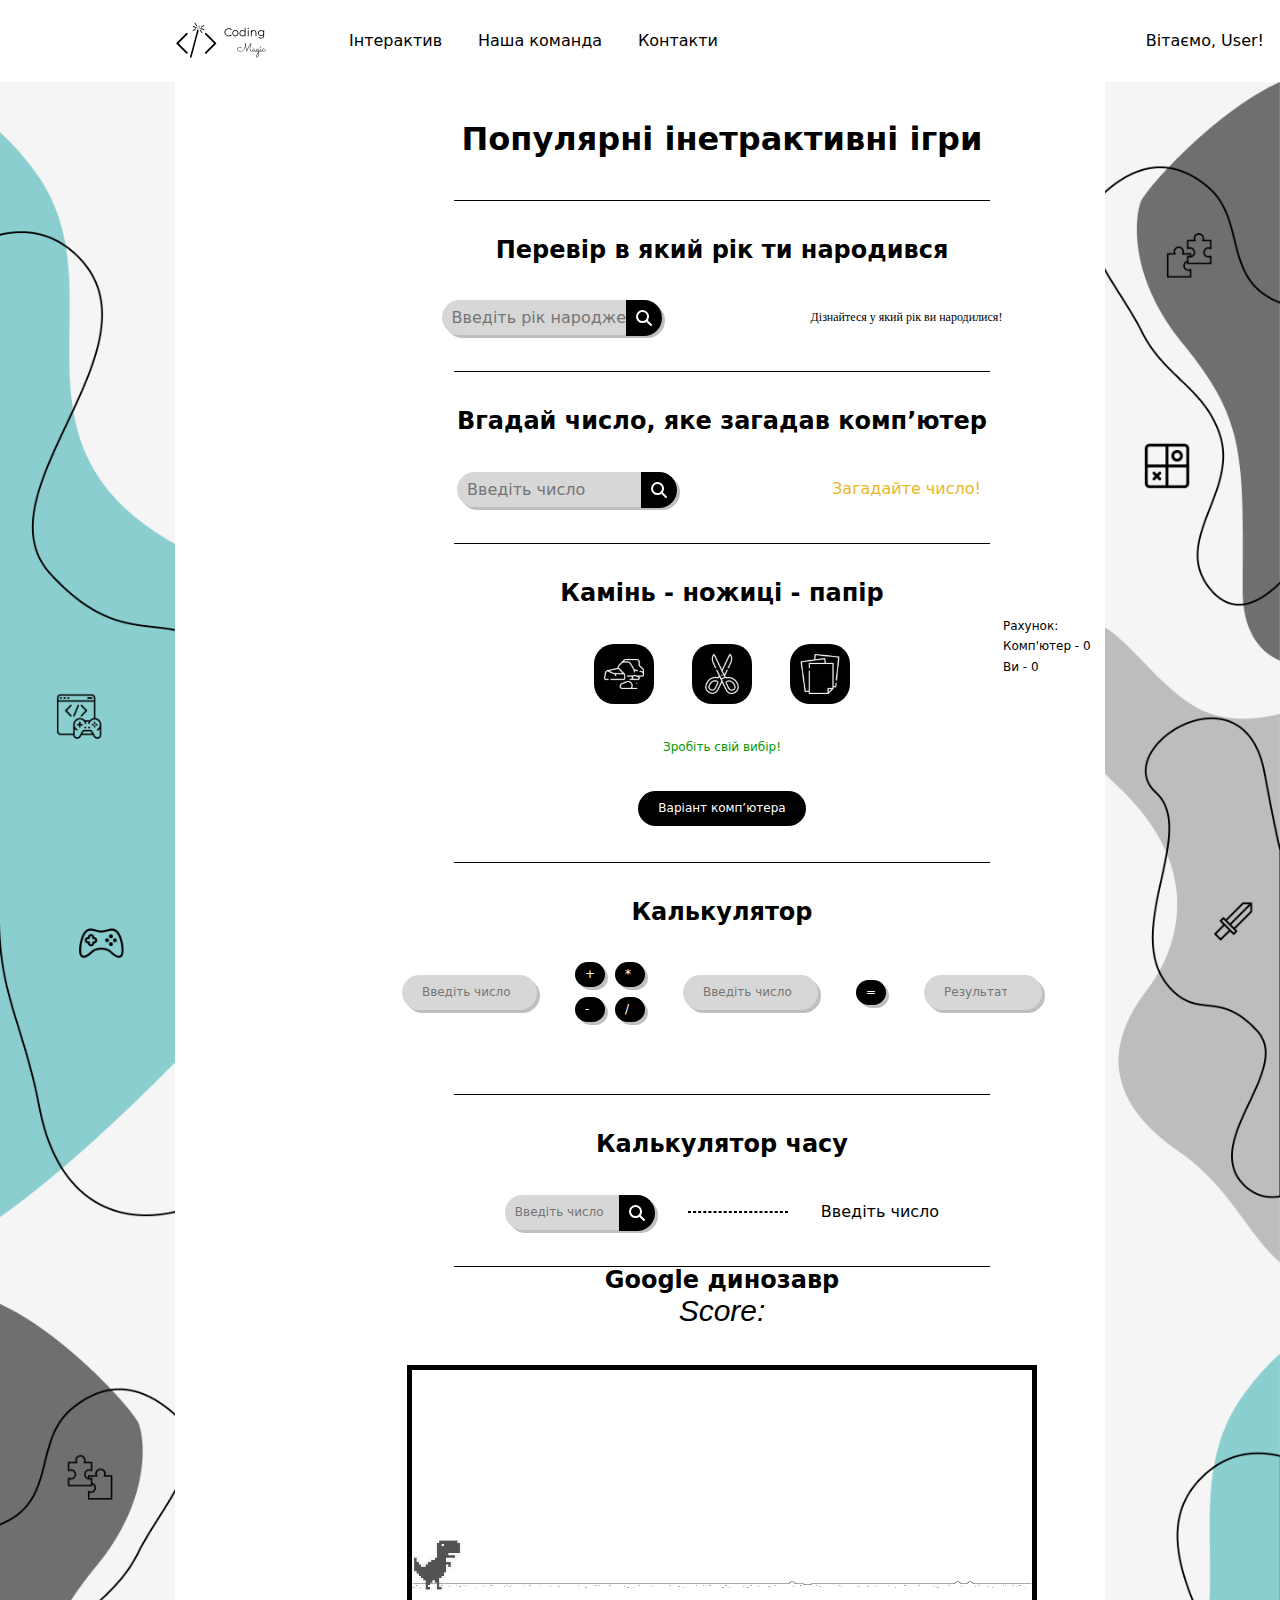
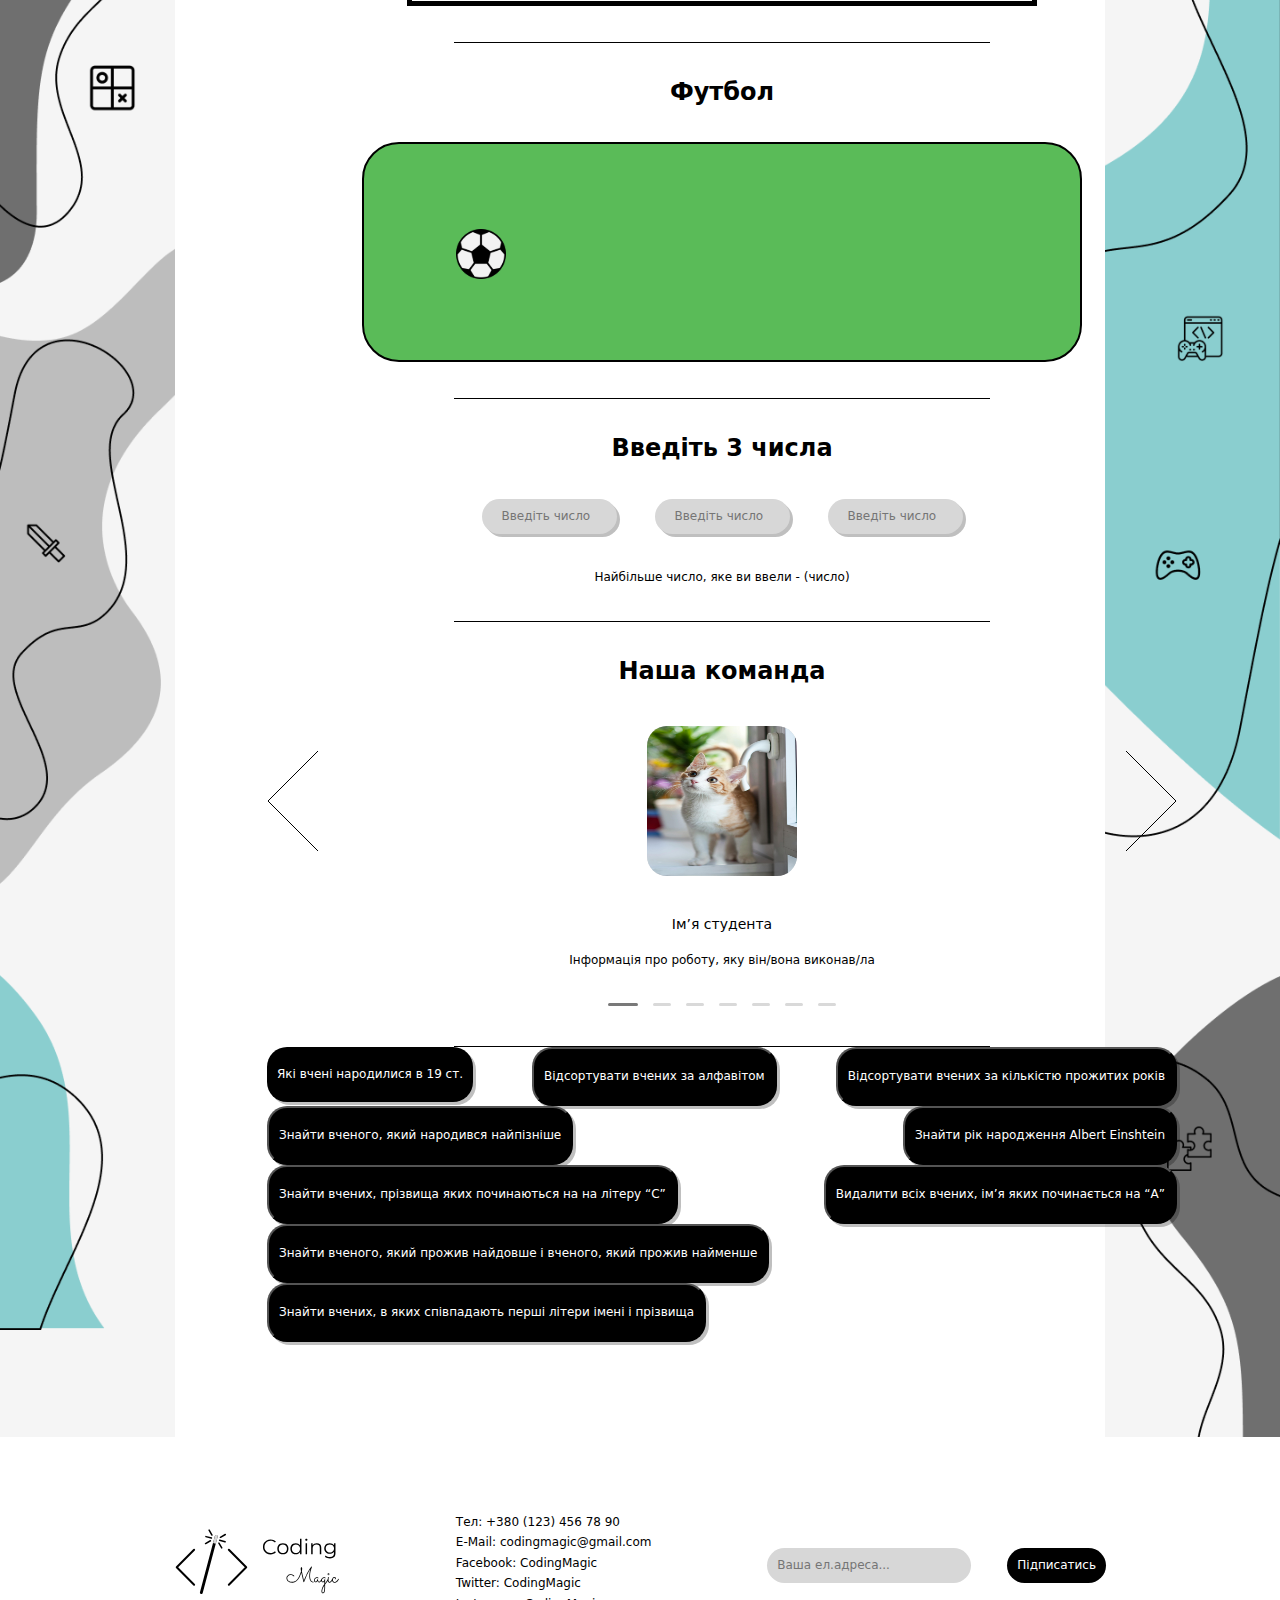
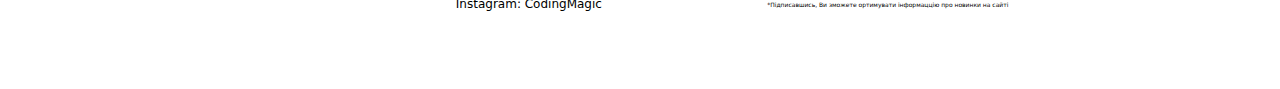
==== commit 827f1f8a: "workedBaseDino" ====
--- a/index.html
+++ b/index.html
@@ -222,7 +222,7 @@
         <!-- 6 -->
         <div class="main-div_line"></div>
         <h2 class="main-div_gamenames">Google динозавр</h2>
-        <p id="score">Score: <span id="scoreSpan"></span></p>
+        <p id="score" class="score">Score: <span id="scoreSpan"></span></p>
         <div class="game">
           <div id="player" class="player"></div>
           <div id="road" class="road"></div>
--- a/css/main.min.css
+++ b/css/main.min.css
@@ -1 +1 @@
-body{font-family:"Roboto",sans-serif}ul,h1,h2,h3,h4,p,button{padding:0;margin:0}ul{list-style:none}a{text-decoration:none}img,button{display:block}.main{padding:0 175px;max-width:100%;background-color:#f5f5f5;background-image:url(../../images/bgPage.png);background-repeat:no-repeat;background-size:cover}.main-div{display:flex;max-width:100%;flex-wrap:wrap;text-align:center;flex-direction:column;align-items:center;padding:39px 92px 36px 92px;background-color:#fff}.main-div_h1{margin-bottom:42px}.main-div_line{background-color:#000;width:536px;height:1px;display:flex;align-items:center}.main-firstGame{margin:36px 0 36px}.main-firstGame_div{margin-top:36px;justify-content:space-between;display:flex;align-items:center}.main-firstGame-form{display:inline-block;position:relative}.main-firstGame-form_input{box-shadow:3px 3px 0px 0px rgba(0,0,0,.25);outline:none;border:none;padding:10px;display:block;width:100%;height:35px;border-radius:20px;background:#d7d7d7}.main-firstGame-form_btn{position:absolute;top:0;right:0;outline:none;border:none;display:inline-block;background:#000;color:#fff;padding:10px;border-radius:0px 20px 20px 0px;cursor:pointer}.main-firstGame_text{margin-left:149px;font-family:Montserrat Alternates;font-size:12px;font-weight:400;line-height:15px}.main-secondGame{margin:36px 0 36px}.main-secondGame_div{margin-top:36px;justify-content:space-between;display:flex;align-items:center}.main-secondGame-form{display:inline-block;position:relative}.main-secondGame-form_input{box-shadow:3px 3px 0px 0px rgba(0,0,0,.25);outline:none;border:none;padding:10px;display:block;width:100%;height:35px;border-radius:20px;background:#d7d7d7}.main-secondGame-form_btn{position:absolute;top:0;right:0;outline:none;border:none;display:inline-block;background:#000;color:#fff;padding:10px;border-radius:0px 20px 20px 0px;cursor:pointer}.main-secondGame_userWin{color:#ecb61f;margin-left:149px}.main-thirdGame{position:relative;margin:36px 0 36px}.main-thirdGame-centreDiv{display:flex;flex-direction:column;justify-content:center;align-items:center}.main-thirdGame-choices{margin:36px 0;display:flex;justify-content:center;gap:38px}.main-thirdGame-choices_btn{cursor:pointer;border:none;width:60px;height:60px;display:flex;align-items:center;gap:10;padding:10px;border-radius:20px;background:#000}.main-thirdGame_result{margin-bottom:36px;color:#039900;font-size:12px;font-weight:400;line-height:15px}.main-thirdGame-divPcResult{display:flex;padding:10px 20px;border-radius:20px;background:#000}.main-thirdGame-divPcResult_p{color:#fff;font-size:12px;font-weight:400;line-height:15px}.main-thirdGame-divScore{display:flex;text-align:start;position:absolute;top:36px;right:-207px}.main-thirdGame-divScore_p{color:#000;font-size:12px;font-weight:400;line-height:170%}.main-fourthGame{margin:36px 0}.main-fourthGame-divPosition{margin:36px 0;display:flex;flex-direction:row;align-items:center;justify-content:space-between;gap:38px}.main-fourthGame_input{color:#7e7e7e;font-size:12px;font-weight:400;line-height:15px;width:135px;outline:none;border:none;border-radius:20px;padding:10px 20px 10px 20px;box-shadow:3px 3px 0px 0px rgba(0,0,0,.25);background:#d7d7d7}.main-fourthGame-divOptions{display:grid;grid-template-columns:repeat(2, 1fr);gap:10px;justify-content:center;align-items:center}.main-fourthGame-divOptions_btn{cursor:pointer;border:none;border-radius:20px;box-shadow:3px 3px 0px 0px rgba(0,0,0,.25);background:#000;display:flex;padding:5px 10px 5px 10px;color:#fff;font-size:12px;font-weight:400;line-height:15px}.main-fourthGame_inputResult{color:#7e7e7e;font-size:12px;font-weight:400;line-height:15px;width:118px;outline:none;border:none;border-radius:20px;padding:10px 20px 10px 20px;box-shadow:3px 3px 0px 0px rgba(0,0,0,.25);background:#d7d7d7}.main-fifthGame{margin:36px 0}.main-fifthGame-convert{margin-top:36px;display:flex;justify-content:space-between;align-items:center}.main-fifthGame-convert_divide{margin:0 33px;width:100px;border:1px dashed #000}.main-fifthGame-form{display:inline-block;position:relative}.main-fifthGame-form_btn{position:absolute;top:0;right:0;outline:none;border:none;display:inline-block;background:#000;color:#fff;padding:10px;border-radius:0px 20px 20px 0px;cursor:pointer}.main-fifthGame-form_input{color:#7e7e7e;font-size:12px;font-weight:400;line-height:15px;box-shadow:3px 3px 0px 0px rgba(0,0,0,.25);outline:none;border:none;padding:10px;display:block;width:150px;height:35px;border-radius:20px;background:#d7d7d7}.main-seventhGame{margin:36px 0}.main-seventhGame-footballField{margin-top:36px;box-sizing:border-box;border:2px solid #000;border-radius:37px;background:#5abb58;width:720px;height:220px;overflow:hidden;position:relative}.main-seventhGame-footballField_ball{top:85px;left:92px;position:absolute;width:50px;height:50px;transition:top 700ms ease-out,left 700ms ease-in}@keyframes rotate{0%{transform:rotate(0deg)}100%{transform:rotate(360deg)}}.main-seventhGame-footballField_ball.rotate{animation:rotate 1s linear}.main-eighthGame{margin:36px 0}.main-eighthGame-inpDiv{display:flex;justify-content:space-between;align-items:center;gap:38px;margin:36px 0}.main-eighthGame-inpDiv_inp{color:#7e7e7e;font-size:12px;font-weight:400;line-height:15px;width:135px;outline:none;border:none;border-radius:20px;padding:10px 20px 10px 20px;box-shadow:3px 3px 0px 0px rgba(0,0,0,.25);background:#d7d7d7}.main-eighthGame_text{cursor:pointer;color:#000;font-size:12px;font-weight:400;line-height:15px}.main-slider{margin:36px 0}.main-slider_position{margin:20px 0;gap:328px;align-items:center;display:flex}.main-slider-content{width:150px;height:150px;border-radius:20px;background:#d9d9d9;margin:20px auto;overflow:hidden}.main-slider-content_img{width:150px;height:150px}.main-slider-content_line{width:900px;height:150px;display:flex;position:relative;left:0;transition:all ease 1.5s}.main-slider-arrow{cursor:pointer}.main-slider_name{color:#000;font-size:14px;font-weight:400;line-height:17px}.main-slider_about{margin:20px 0 24px;color:#000;font-size:12px;font-weight:400;line-height:15px}.main-slider_dot{height:3px;width:18px;margin:0 5px;border-radius:3px;background:#d9d9d9;display:inline-block;transition:background-color .5s ease}.main-slider_dot.active{transition:width 1.5s ease;width:30px;background-color:#797979}.main .scientist-ul{display:flex;flex-wrap:wrap;justify-content:space-between}.main .scientist-li-button{border-radius:20px;box-shadow:3px 3px 0px 0px rgba(0,0,0,.25);background:#000;padding:20px 10px;color:#fff;font-size:12px;font-weight:400;line-height:15px;letter-spacing:0%}.game{border:5px solid #000;margin:36px 0 36px;width:500px;height:200px}.player{width:50px;height:50px;background-image:url("../../images/Google-dino/dino.png");background-size:cover;background-position:center;position:relative;top:150px}.animate{animation:jump .5s ease-in-out;will-change:transform}@keyframes jump{0%{transform:translateY(0)}20%{transform:translateY(-40px)}50%{transform:translateY(-80px)}80%{transform:translateY(-40px)}100%{transform:translateY(0)}}.block{width:20px;height:40px;background-size:cover;background-position:center;background-image:url("../../images/Google-dino/cactus1.png");position:relative;top:130px;left:500px}@keyframes block{0%{left:500px}100%{left:-20px}}#score{color:#000;text-align:center;font-style:italic;font-family:"Montserrat",Arial,sans-serif;font-size:30px}.footer{padding:75px 174px 75px 175px}.footer-div{display:flex;justify-content:space-between}.footer-ul-list_link{color:#000;font-size:12px;font-weight:400;line-height:170%}.footer-lDiv{margin-top:36px}.footer-lDiv-form{display:flex;align-items:center;margin-bottom:18px}.footer-lDiv-form_input{outline:none;border:none;color:#7e7e7e;font-size:12px;font-weight:400;line-height:15px;width:204px;display:flex;justify-content:flex-start;align-items:flex-start;padding:10px 80px 10px 10px;border-radius:20px;background:#d7d7d7}.footer-lDiv-form_btn{border:none;color:#fff;font-size:12px;font-weight:400;line-height:15px;display:flex;margin:0 auto;padding:10px;margin-left:36px;border-radius:20px;background:#000}.footer-lDiv_pUnderForm{color:#000;font-size:6px;font-weight:400;line-height:7px}.header{display:flex;margin:0 auto;justify-content:space-between;padding:22px 0;background-color:#fff;width:100%}.header-logo{margin-left:175px}.header-logo-icon{width:93px;height:38px;display:flex;flex-direction:row;fill:#000;z-index:1}.header-div{display:flex}.header-left{display:flex;width:369px;justify-content:space-between;align-items:center;margin-left:81px}.header-right{width:185px;display:flex;justify-content:space-between;align-items:center;margin-left:361px}/*# sourceMappingURL=main.min.css.map */+body{font-family:"Roboto",sans-serif}ul,h1,h2,h3,h4,p,button{padding:0;margin:0}ul{list-style:none}a{text-decoration:none}img,button{display:block}.main{padding:0 175px;max-width:100%;background-color:#f5f5f5;background-image:url(../../images/bgPage.png);background-repeat:no-repeat;background-size:cover}.main-div{display:flex;max-width:100%;flex-wrap:wrap;text-align:center;flex-direction:column;align-items:center;padding:39px 92px 36px 92px;background-color:#fff}.main-div_h1{margin-bottom:42px}.main-div_line{background-color:#000;width:536px;height:1px;display:flex;align-items:center}.main-firstGame{margin:36px 0 36px}.main-firstGame_div{margin-top:36px;justify-content:space-between;display:flex;align-items:center}.main-firstGame-form{display:inline-block;position:relative}.main-firstGame-form_input{box-shadow:3px 3px 0px 0px rgba(0,0,0,.25);outline:none;border:none;padding:10px;display:block;width:100%;height:35px;border-radius:20px;background:#d7d7d7}.main-firstGame-form_btn{position:absolute;top:0;right:0;outline:none;border:none;display:inline-block;background:#000;color:#fff;padding:10px;border-radius:0px 20px 20px 0px;cursor:pointer}.main-firstGame_text{margin-left:149px;font-family:Montserrat Alternates;font-size:12px;font-weight:400;line-height:15px}.main-secondGame{margin:36px 0 36px}.main-secondGame_div{margin-top:36px;justify-content:space-between;display:flex;align-items:center}.main-secondGame-form{display:inline-block;position:relative}.main-secondGame-form_input{box-shadow:3px 3px 0px 0px rgba(0,0,0,.25);outline:none;border:none;padding:10px;display:block;width:100%;height:35px;border-radius:20px;background:#d7d7d7}.main-secondGame-form_btn{position:absolute;top:0;right:0;outline:none;border:none;display:inline-block;background:#000;color:#fff;padding:10px;border-radius:0px 20px 20px 0px;cursor:pointer}.main-secondGame_userWin{color:#ecb61f;margin-left:149px}.main-thirdGame{position:relative;margin:36px 0 36px}.main-thirdGame-centreDiv{display:flex;flex-direction:column;justify-content:center;align-items:center}.main-thirdGame-choices{margin:36px 0;display:flex;justify-content:center;gap:38px}.main-thirdGame-choices_btn{cursor:pointer;border:none;width:60px;height:60px;display:flex;align-items:center;gap:10;padding:10px;border-radius:20px;background:#000}.main-thirdGame_result{margin-bottom:36px;color:#039900;font-size:12px;font-weight:400;line-height:15px}.main-thirdGame-divPcResult{display:flex;padding:10px 20px;border-radius:20px;background:#000}.main-thirdGame-divPcResult_p{color:#fff;font-size:12px;font-weight:400;line-height:15px}.main-thirdGame-divScore{display:flex;text-align:start;position:absolute;top:36px;right:-207px}.main-thirdGame-divScore_p{color:#000;font-size:12px;font-weight:400;line-height:170%}.main-fourthGame{margin:36px 0}.main-fourthGame-divPosition{margin:36px 0;display:flex;flex-direction:row;align-items:center;justify-content:space-between;gap:38px}.main-fourthGame_input{color:#7e7e7e;font-size:12px;font-weight:400;line-height:15px;width:135px;outline:none;border:none;border-radius:20px;padding:10px 20px 10px 20px;box-shadow:3px 3px 0px 0px rgba(0,0,0,.25);background:#d7d7d7}.main-fourthGame-divOptions{display:grid;grid-template-columns:repeat(2, 1fr);gap:10px;justify-content:center;align-items:center}.main-fourthGame-divOptions_btn{cursor:pointer;border:none;border-radius:20px;box-shadow:3px 3px 0px 0px rgba(0,0,0,.25);background:#000;display:flex;padding:5px 10px 5px 10px;color:#fff;font-size:12px;font-weight:400;line-height:15px}.main-fourthGame_inputResult{color:#7e7e7e;font-size:12px;font-weight:400;line-height:15px;width:118px;outline:none;border:none;border-radius:20px;padding:10px 20px 10px 20px;box-shadow:3px 3px 0px 0px rgba(0,0,0,.25);background:#d7d7d7}.main-fifthGame{margin:36px 0}.main-fifthGame-convert{margin-top:36px;display:flex;justify-content:space-between;align-items:center}.main-fifthGame-convert_divide{margin:0 33px;width:100px;border:1px dashed #000}.main-fifthGame-form{display:inline-block;position:relative}.main-fifthGame-form_btn{position:absolute;top:0;right:0;outline:none;border:none;display:inline-block;background:#000;color:#fff;padding:10px;border-radius:0px 20px 20px 0px;cursor:pointer}.main-fifthGame-form_input{color:#7e7e7e;font-size:12px;font-weight:400;line-height:15px;box-shadow:3px 3px 0px 0px rgba(0,0,0,.25);outline:none;border:none;padding:10px;display:block;width:150px;height:35px;border-radius:20px;background:#d7d7d7}.main-seventhGame{margin:36px 0}.main-seventhGame-footballField{margin-top:36px;box-sizing:border-box;border:2px solid #000;border-radius:37px;background:#5abb58;width:720px;height:220px;overflow:hidden;position:relative}.main-seventhGame-footballField_ball{top:85px;left:92px;position:absolute;width:50px;height:50px;transition:top 700ms ease-out,left 700ms ease-in}@keyframes rotate{0%{transform:rotate(0deg)}100%{transform:rotate(360deg)}}.main-seventhGame-footballField_ball.rotate{animation:rotate 1s linear}.main-eighthGame{margin:36px 0}.main-eighthGame-inpDiv{display:flex;justify-content:space-between;align-items:center;gap:38px;margin:36px 0}.main-eighthGame-inpDiv_inp{color:#7e7e7e;font-size:12px;font-weight:400;line-height:15px;width:135px;outline:none;border:none;border-radius:20px;padding:10px 20px 10px 20px;box-shadow:3px 3px 0px 0px rgba(0,0,0,.25);background:#d7d7d7}.main-eighthGame_text{cursor:pointer;color:#000;font-size:12px;font-weight:400;line-height:15px}.main-slider{margin:36px 0}.main-slider_position{margin:20px 0;gap:328px;align-items:center;display:flex}.main-slider-content{width:150px;height:150px;border-radius:20px;background:#d9d9d9;margin:20px auto;overflow:hidden}.main-slider-content_img{width:150px;height:150px}.main-slider-content_line{width:900px;height:150px;display:flex;position:relative;left:0;transition:all ease 1.5s}.main-slider-arrow{cursor:pointer}.main-slider_name{color:#000;font-size:14px;font-weight:400;line-height:17px}.main-slider_about{margin:20px 0 24px;color:#000;font-size:12px;font-weight:400;line-height:15px}.main-slider_dot{height:3px;width:18px;margin:0 5px;border-radius:3px;background:#d9d9d9;display:inline-block;transition:background-color .5s ease}.main-slider_dot.active{transition:width 1.5s ease;width:30px;background-color:#797979}.main .scientist-ul{display:flex;flex-wrap:wrap;justify-content:space-between}.main .scientist-li-button{border-radius:20px;box-shadow:3px 3px 0px 0px rgba(0,0,0,.25);background:#000;padding:20px 10px;color:#fff;font-size:12px;font-weight:400;line-height:15px;letter-spacing:0%}.game{position:relative;border:5px solid #000;margin:36px 0 36px;width:630px;height:241px}.player{width:50px;height:50px;background-image:url("../../images/Google-dino/dino.png");background-size:cover;background-position:center;position:relative;top:170px}.player.running1{background-image:url("../../images/Google-dino/dino-run1.png")}.player.running2{background-image:url("../../images/Google-dino/dino-run2.png")}.animate{animation:jump .5s ease-in-out;will-change:transform}@keyframes jump{0%{transform:translateY(0)}20%{transform:translateY(-40px)}50%{transform:translateY(-80px)}80%{transform:translateY(-40px)}100%{transform:translateY(0)}}.road{width:620px;height:20px;position:absolute;bottom:0;background-image:url("../../images/Google-dino/track.png");background-size:100%;background-repeat:repeat-x;will-change:background-position}.animate-road{animation:moveRoad 1.5s linear infinite}@keyframes moveRoad{0%{background-position-x:0}100%{background-position-x:-620px}}.block{display:none;width:20px;height:40px;background-size:cover;background-position:center;background-image:url("../../images/Google-dino/cactus1.png");position:absolute;top:180px;left:600px}.fix-block{display:flex}@keyframes block{0%{left:600px}100%{left:-30px}}.score{color:#000;text-align:center;font-style:italic;font-family:"Montserrat",Arial,sans-serif;font-size:30px}.footer{padding:75px 174px 75px 175px}.footer-div{display:flex;justify-content:space-between}.footer-ul-list_link{color:#000;font-size:12px;font-weight:400;line-height:170%}.footer-lDiv{margin-top:36px}.footer-lDiv-form{display:flex;align-items:center;margin-bottom:18px}.footer-lDiv-form_input{outline:none;border:none;color:#7e7e7e;font-size:12px;font-weight:400;line-height:15px;width:204px;display:flex;justify-content:flex-start;align-items:flex-start;padding:10px 80px 10px 10px;border-radius:20px;background:#d7d7d7}.footer-lDiv-form_btn{border:none;color:#fff;font-size:12px;font-weight:400;line-height:15px;display:flex;margin:0 auto;padding:10px;margin-left:36px;border-radius:20px;background:#000}.footer-lDiv_pUnderForm{color:#000;font-size:6px;font-weight:400;line-height:7px}.header{display:flex;margin:0 auto;justify-content:space-between;padding:22px 0;background-color:#fff;width:100%}.header-logo{margin-left:175px}.header-logo-icon{width:93px;height:38px;display:flex;flex-direction:row;fill:#000;z-index:1}.header-div{display:flex}.header-left{display:flex;width:369px;justify-content:space-between;align-items:center;margin-left:81px}.header-right{width:185px;display:flex;justify-content:space-between;align-items:center;margin-left:361px}/*# sourceMappingURL=main.min.css.map */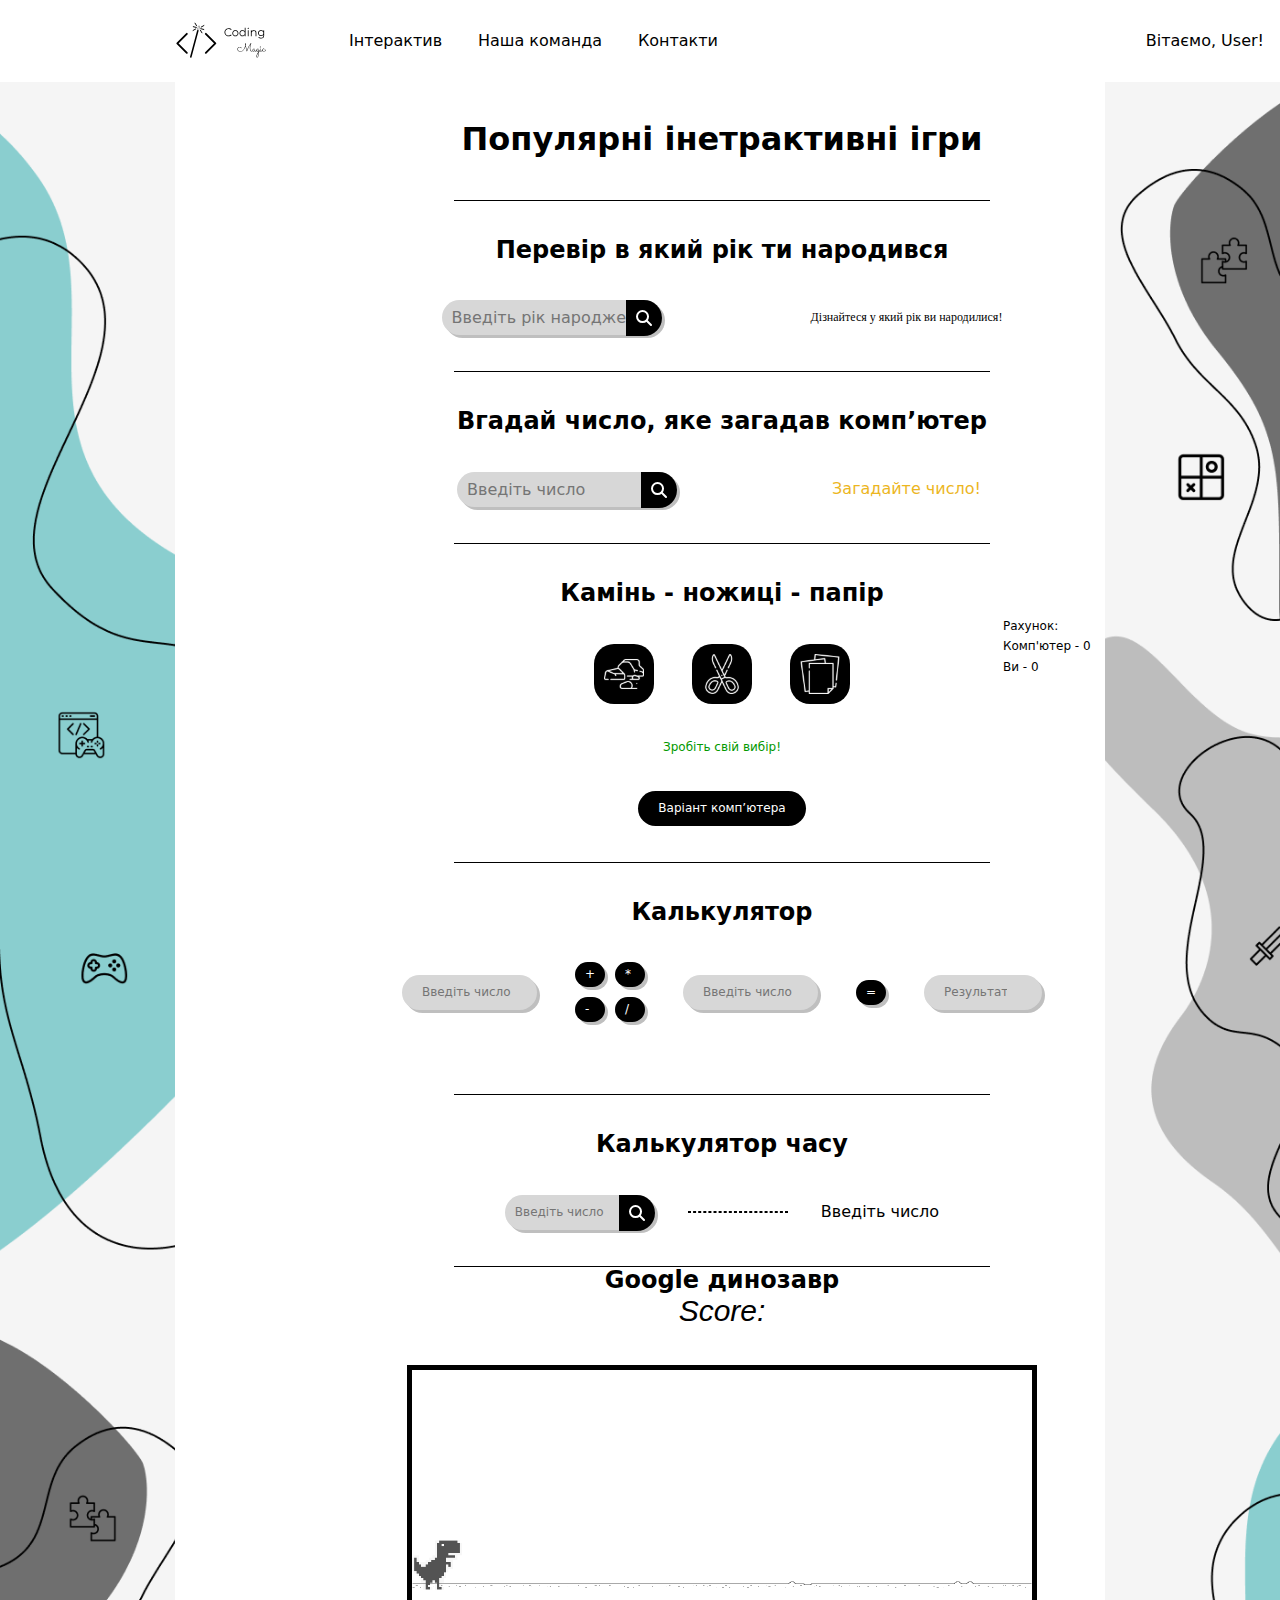
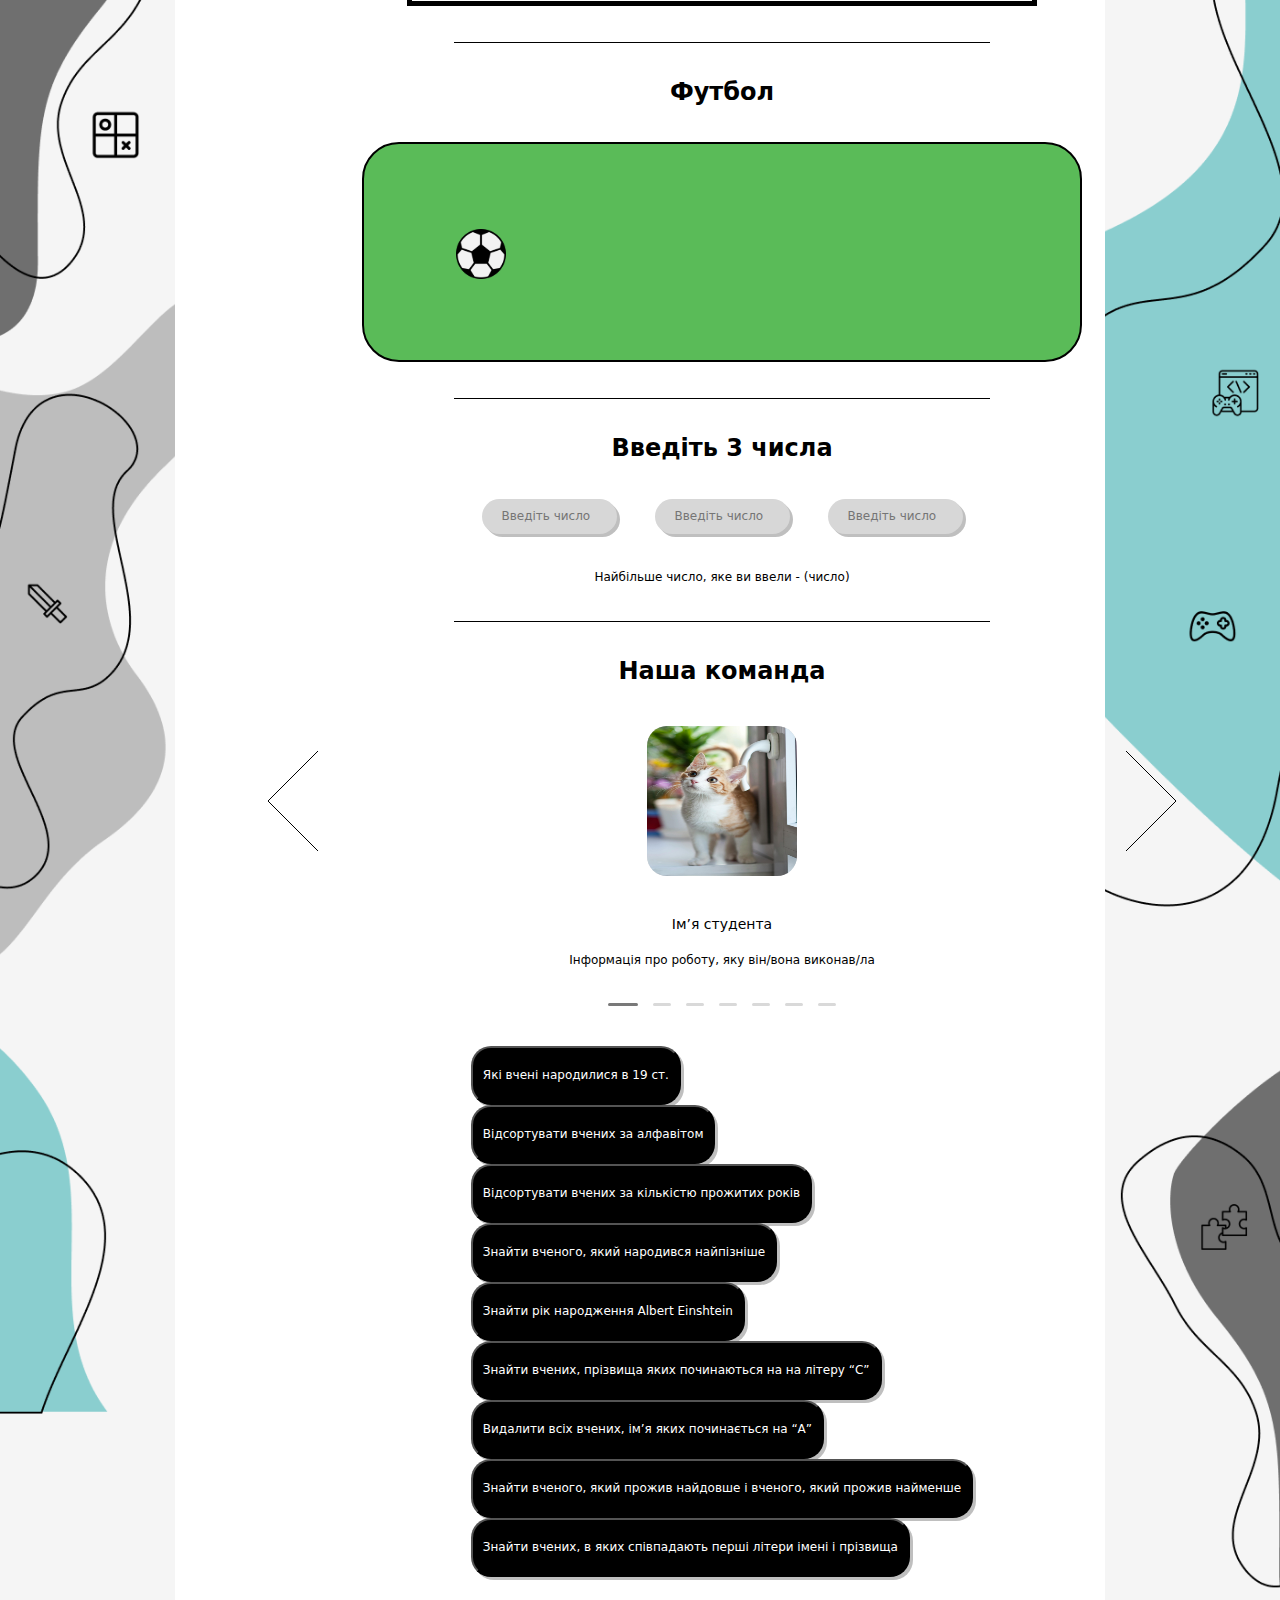
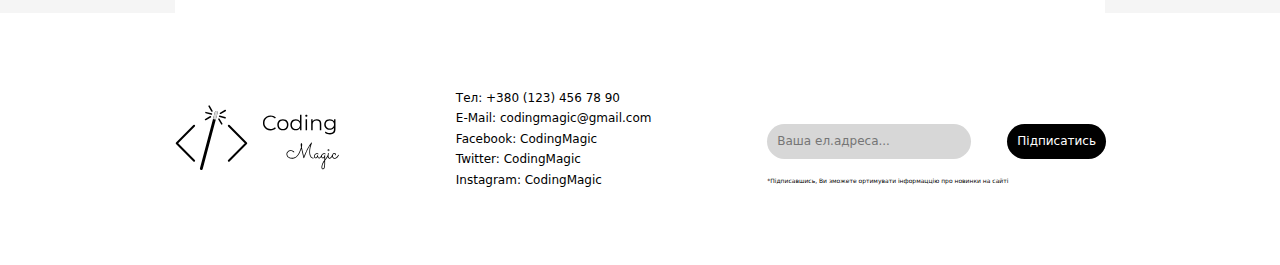
==== commit 30f03f06: "some fixes" ====
--- a/index.html
+++ b/index.html
@@ -362,60 +362,174 @@
         <!-- 9 -->
 
         <!-- 10 -->
-        <div class="main-div_line"></div>
         <section class="scientist-section">
           <h2 class="visually-hidden"></h2>
           <div class="container">
-            <div class="parent-div-scientist"></div>
-            <ul class="scientist-ul">
-              <li class="scientist-li">
-                <div id="scientist-button-1" class="scientist-li-button">
+            <div class="parent-div-scientist">
+              <div class="div-scientist scientistDescription1">
+                <ul class="private-scientist-info-ul">
+                  <li class="private-scientist-info-li">
+                    <p class="scientist-name">Albert Einstein</p>
+                  </li>
+                  <li class="private-scientist-info-li">
+                    <p class="scientist-years">1879-1955</p>
+                  </li>
+                </ul>
+              </div>
+              <div class="div-scientist scientistDescription2">
+                <ul class="private-scientist-info-ul">
+                  <li class="private-scientist-info-li">
+                    <p class="scientist-name">Isaac Newton</p>
+                  </li>
+                  <li class="private-scientist-info-li">
+                    <p class="scientist-years">1643-1727</p>
+                  </li>
+                </ul>
+              </div>
+              <div class="div-scientist scientistDescription3">
+                <ul class="private-scientist-info-ul">
+                  <li class="private-scientist-info-li">
+                    <p class="scientist-name">Galileo Galilei</p>
+                  </li>
+                  <li class="private-scientist-info-li">
+                    <p class="scientist-years">1564-1642</p>
+                  </li>
+                </ul>
+              </div>
+              <div class="div-scientist scientistDescription4">
+                <ul class="private-scientist-info-ul">
+                  <li class="private-scientist-info-li">
+                    <p class="scientist-name">Marie Curie</p>
+                  </li>
+                  <li class="private-scientist-info-li">
+                    <p class="scientist-years">1867-1934</p>
+                  </li>
+                </ul>
+              </div>
+              <div class="div-scientist scientistDescription5">
+                <ul class="private-scientist-info-ul">
+                  <li class="private-scientist-info-li">
+                    <p class="scientist-name">Johannes Kepler</p>
+                  </li>
+                  <li class="private-scientist-info-li">
+                    <p class="scientist-years">1571-1630</p>
+                  </li>
+                </ul>
+              </div>
+              <div class="div-scientist scientistDescription6">
+                <ul class="private-scientist-info-ul">
+                  <li class="private-scientist-info-li">
+                    <p class="scientist-name">Nicolaus Copernicus</p>
+                  </li>
+                  <li class="private-scientist-info-li">
+                    <p class="scientist-years">1473-1543</p>
+                  </li>
+                </ul>
+              </div>
+              <div class="div-scientist scientistDescription7">
+                <ul class="private-scientist-info-ul">
+                  <li class="private-scientist-info-li">
+                    <p class="scientist-name">Max Planck</p>
+                  </li>
+                  <li class="private-scientist-info-li">
+                    <p class="scientist-years">1858-1947</p>
+                  </li>
+                </ul>
+              </div>
+              <div class="div-scientist scientistDescription8">
+                <ul class="private-scientist-info-ul">
+                  <li class="private-scientist-info-li">
+                    <p class="scientist-name">Katherine Blodgett</p>
+                  </li>
+                  <li class="private-scientist-info-li">
+                    <p class="scientist-years">1898-1979</p>
+                  </li>
+                </ul>
+              </div>
+              <div class="div-scientist scientistDescription9">
+                <ul class="private-scientist-info-ul">
+                  <li class="private-scientist-info-li">
+                    <p class="scientist-name">Ada Lovelace</p>
+                  </li>
+                  <li class="private-scientist-info-li">
+                    <p class="scientist-years">1815-1852</p>
+                  </li>
+                </ul>
+              </div>
+              <div class="div-scientist scientistDescription10">
+                <ul class="private-scientist-info-ul">
+                  <li class="private-scientist-info-li">
+                    <p class="scientist-name">Sarah E. Goode</p>
+                  </li>
+                  <li class="private-scientist-info-li">
+                    <p class="scientist-years">1855-1905</p>
+                  </li>
+                </ul>
+              </div>
+              <div class="div-scientist scientistDescription11">
+                <ul class="private-scientist-info-ul">
+                  <li class="private-scientist-info-li">
+                    <p class="scientist-name">Lise Meitner</p>
+                  </li>
+                  <li class="private-scientist-info-li">
+                    <p class="scientist-years">1878-1968</p>
+                  </li>
+                </ul>
+              </div>
+              <div class="div-scientist scientistDescription12">
+                <ul class="private-scientist-info-ul">
+                  <li class="private-scientist-info-li">
+                    <p class="scientist-name">Hanna Hammarström</p>
+                  </li>
+                  <li class="private-scientist-info-li">
+                    <p class="scientist-years">1829-1909</p>
+                  </li>
+                </ul>
+              </div>
+            </div>
+            <div class="buttons-parent-div">
+              <div class="buttons-left-child">
+                <button id="scientist-button-1" class="scientist-li-button">
                   Які вчені народилися в 19 ст.
-                </div>
-              </li>
-              <li class="scientist-li">
+                </button>
+
                 <button id="scientist-button-2" class="scientist-li-button">
                   Відсортувати вчених за алфавітом
                 </button>
-              </li>
-              <li class="scientist-li">
+
                 <button id="scientist-button-3" class="scientist-li-button">
                   Відсортувати вчених за кількістю прожитих років
                 </button>
-              </li>
-              <li class="scientist-li">
+
                 <button id="scientist-button-4" class="scientist-li-button">
                   Знайти вченого, який народився найпізніше
                 </button>
-              </li>
-              <li class="scientist-li">
+              </div>
+              <div class="buttons-right-child">
                 <button id="scientist-button-5" class="scientist-li-button">
                   Знайти рік народження Albert Einshtein
                 </button>
-              </li>
-              <li class="scientist-li">
+
                 <button id="scientist-button-6" class="scientist-li-button">
                   Знайти вчених, прізвища яких починаються на на літеру “С”
                 </button>
-              </li>
-              <li class="scientist-li">
+
                 <button id="scientist-button-7" class="scientist-li-button">
                   Видалити всіх вчених, ім’я яких починається на “А”
                 </button>
-              </li>
-              <li class="scientist-li">
+
                 <button id="scientist-button-8" class="scientist-li-button">
                   Знайти вченого, який прожив найдовше і вченого, який прожив
                   найменше
                 </button>
-              </li>
-              <li class="scientist-li">
+              </div>
+              <div class="button-bottom-child">
                 <button id="scientist-button-9" class="scientist-li-button">
                   Знайти вчених, в яких співпадають перші літери імені і
                   прізвища
                 </button>
-              </li>
-            </ul>
+              </div>
+            </div>
           </div>
         </section>
 
